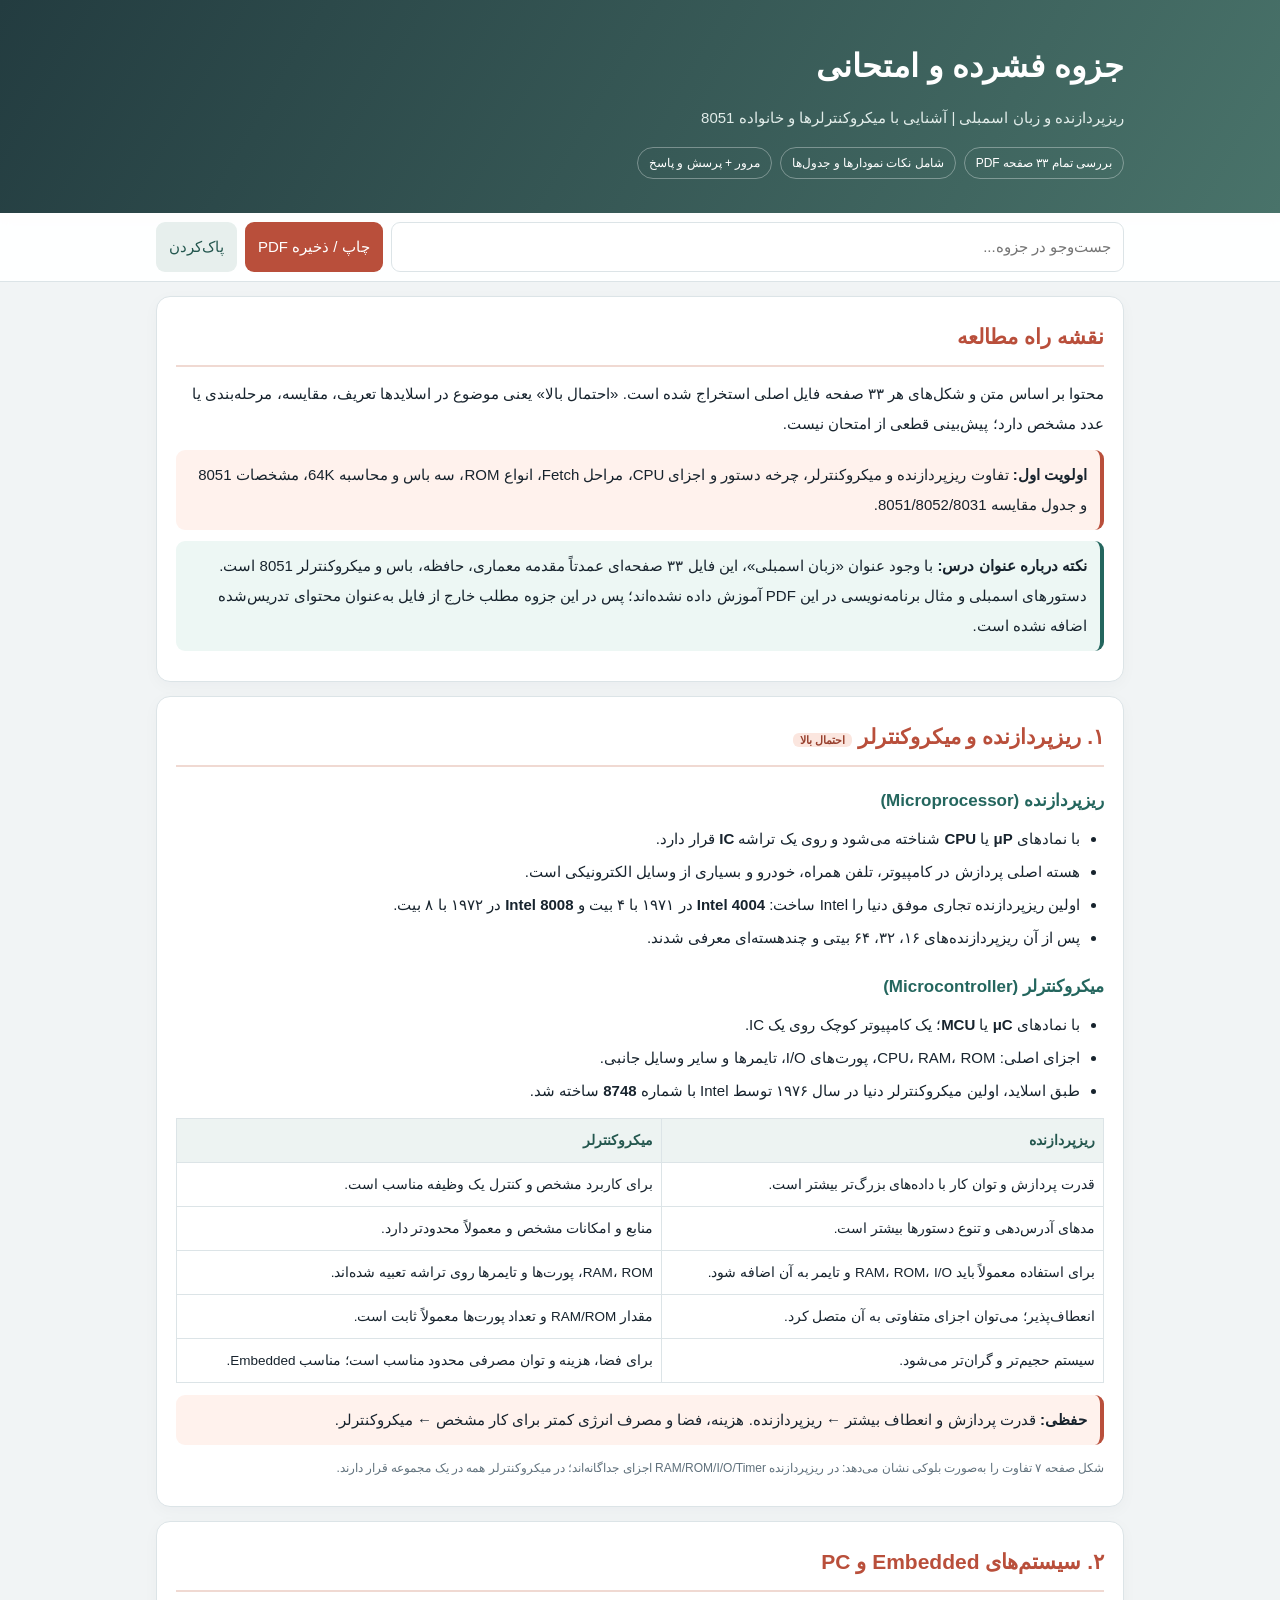
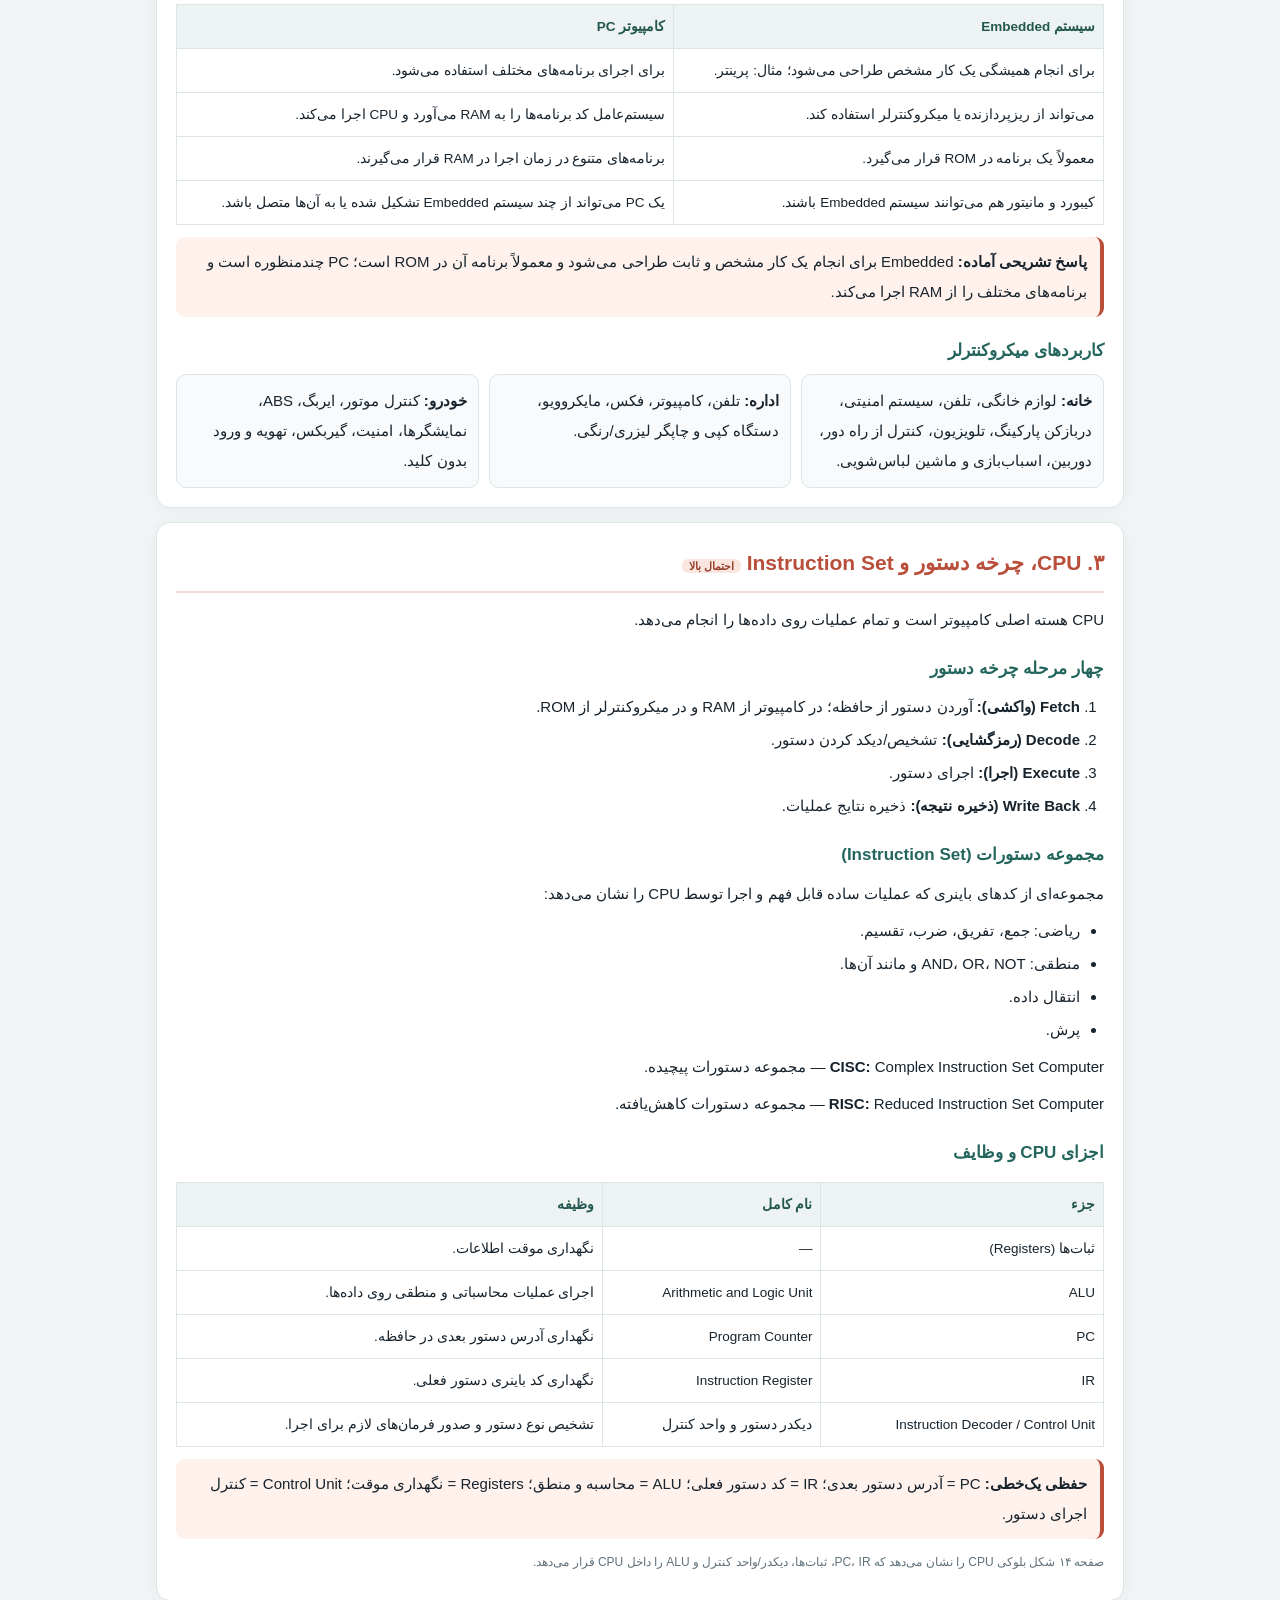
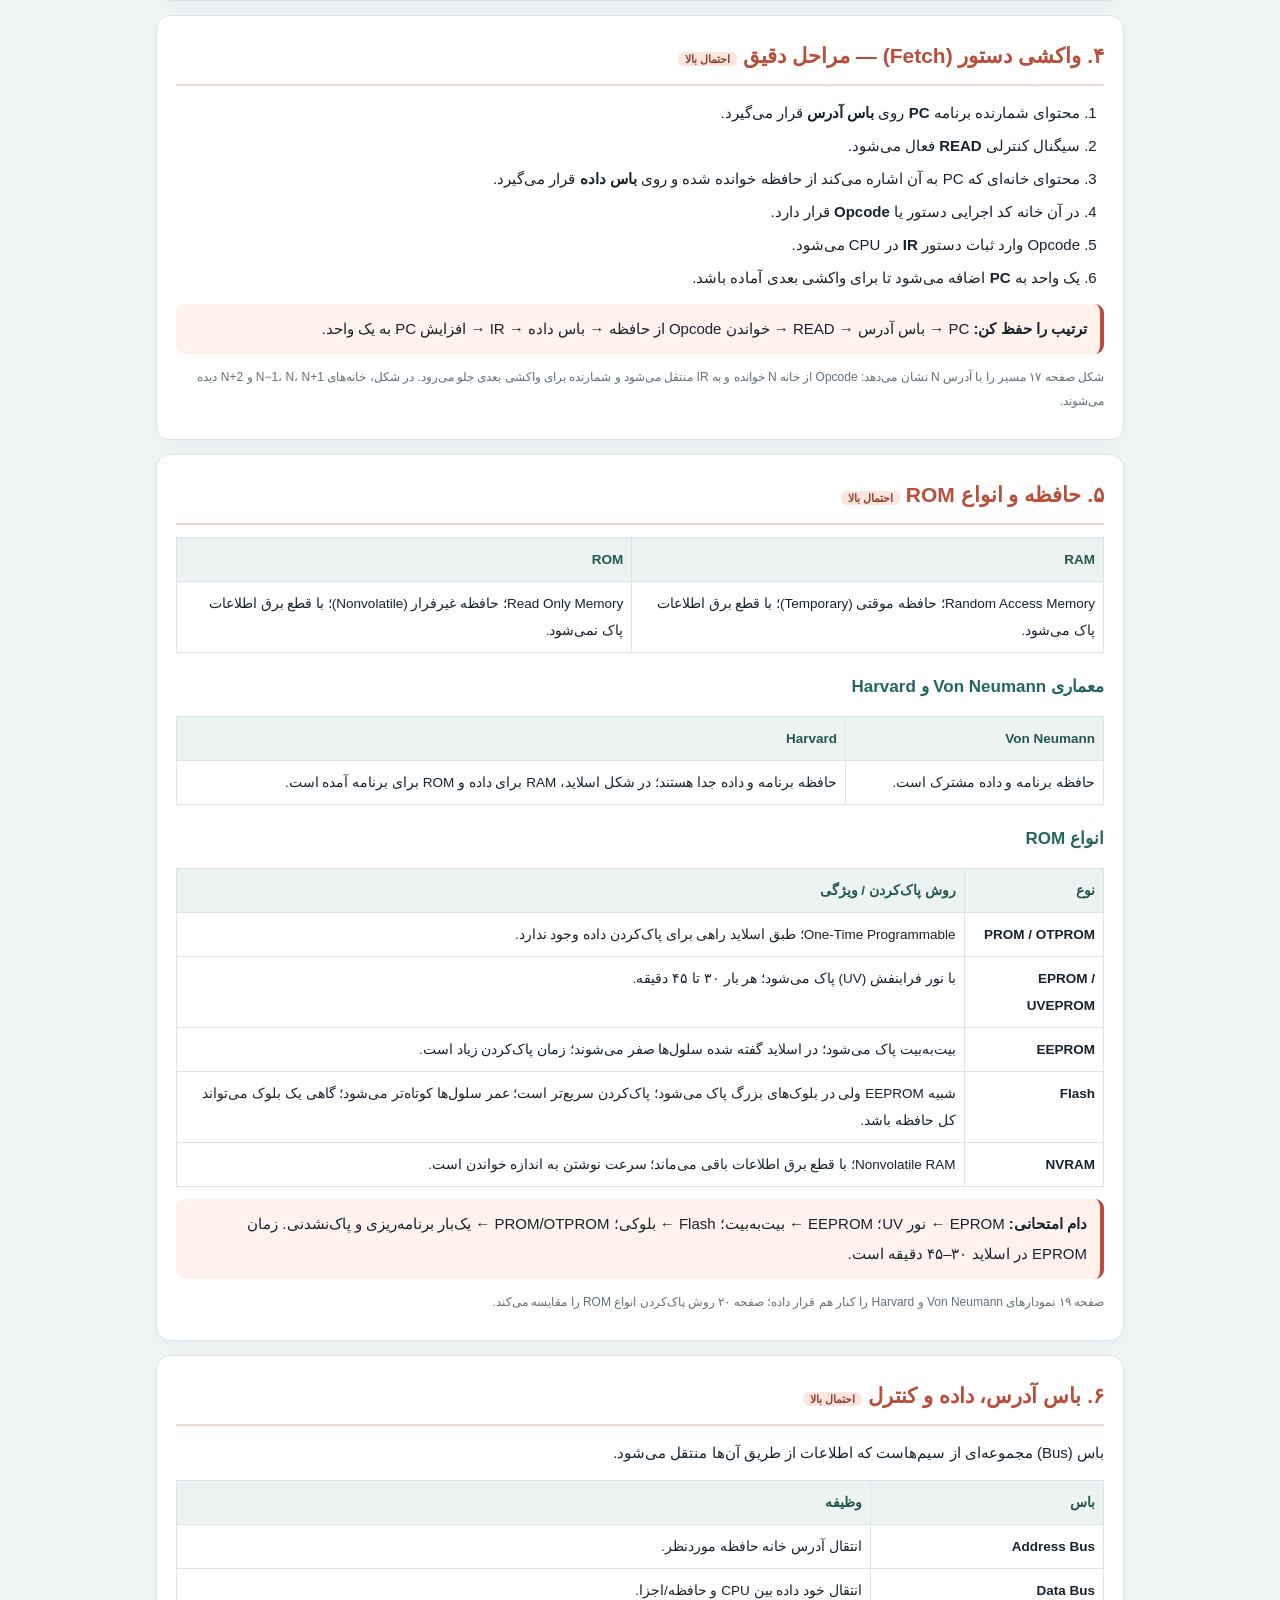
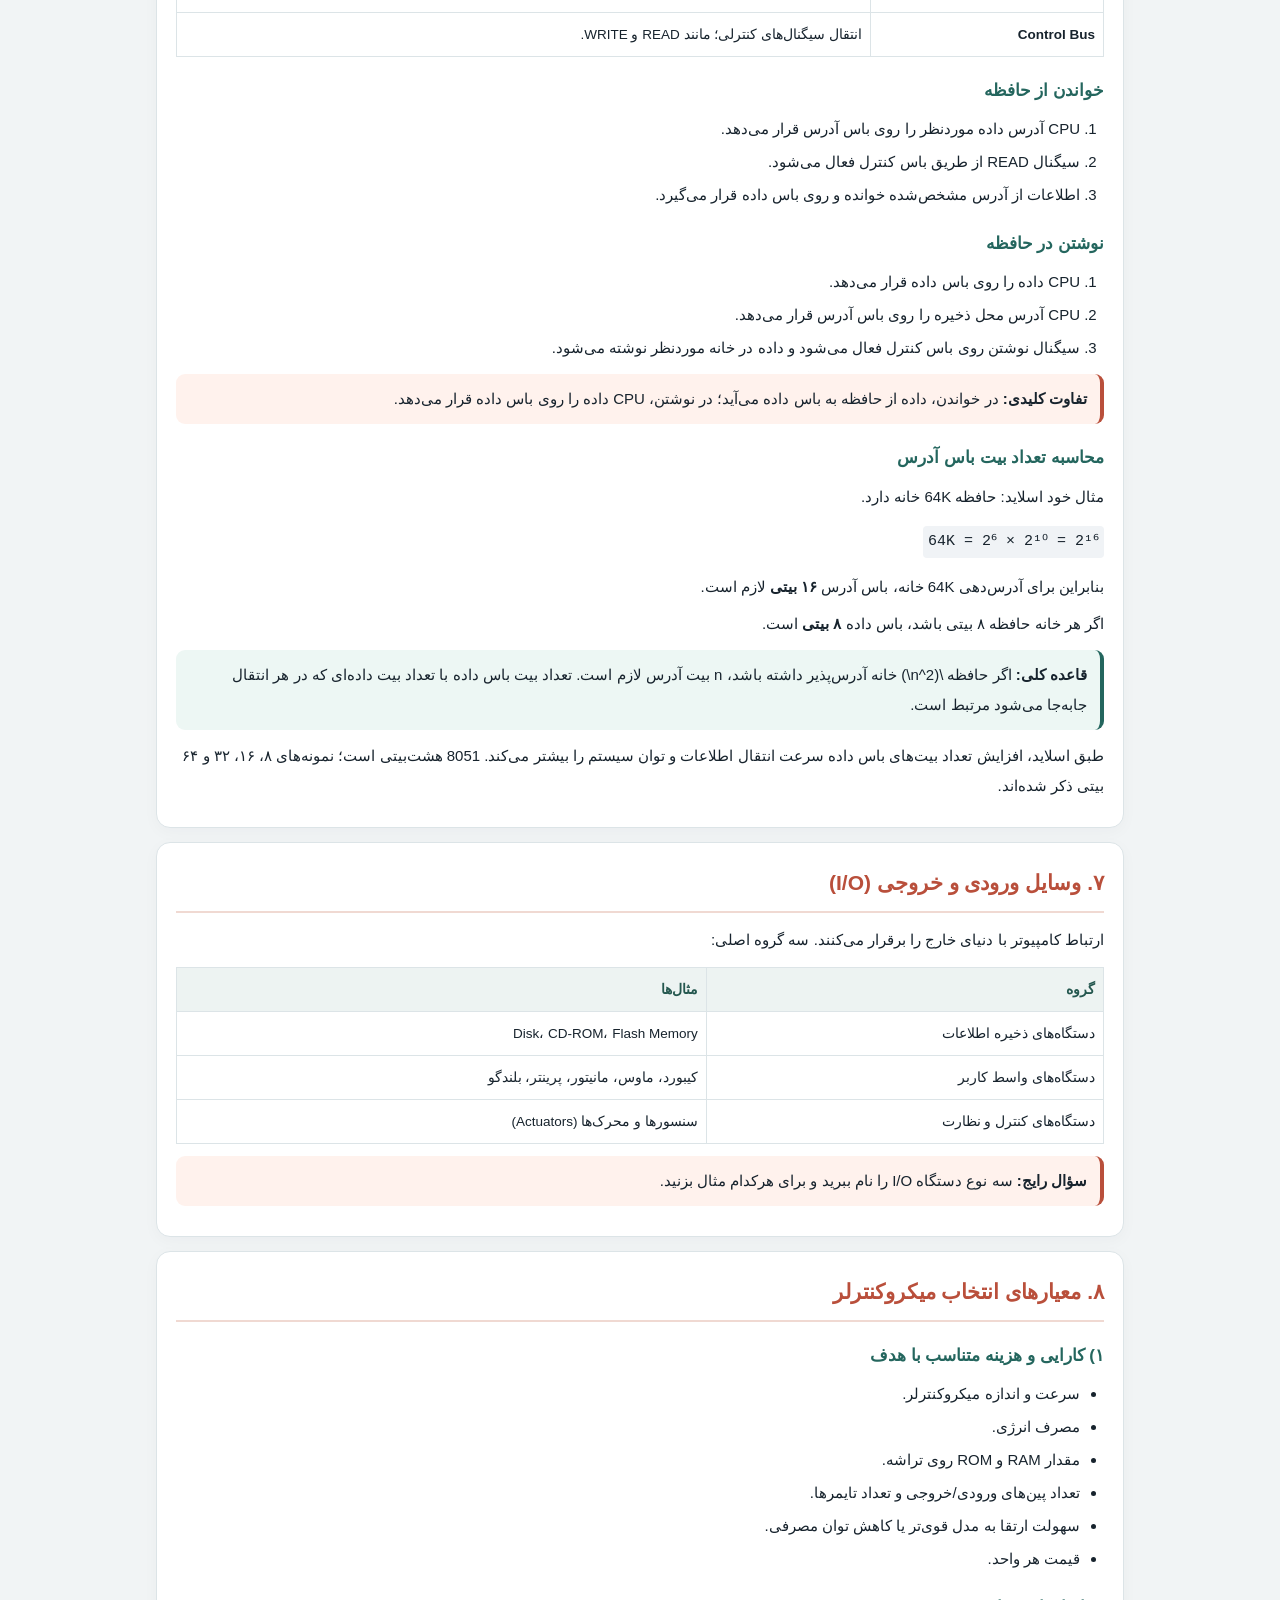
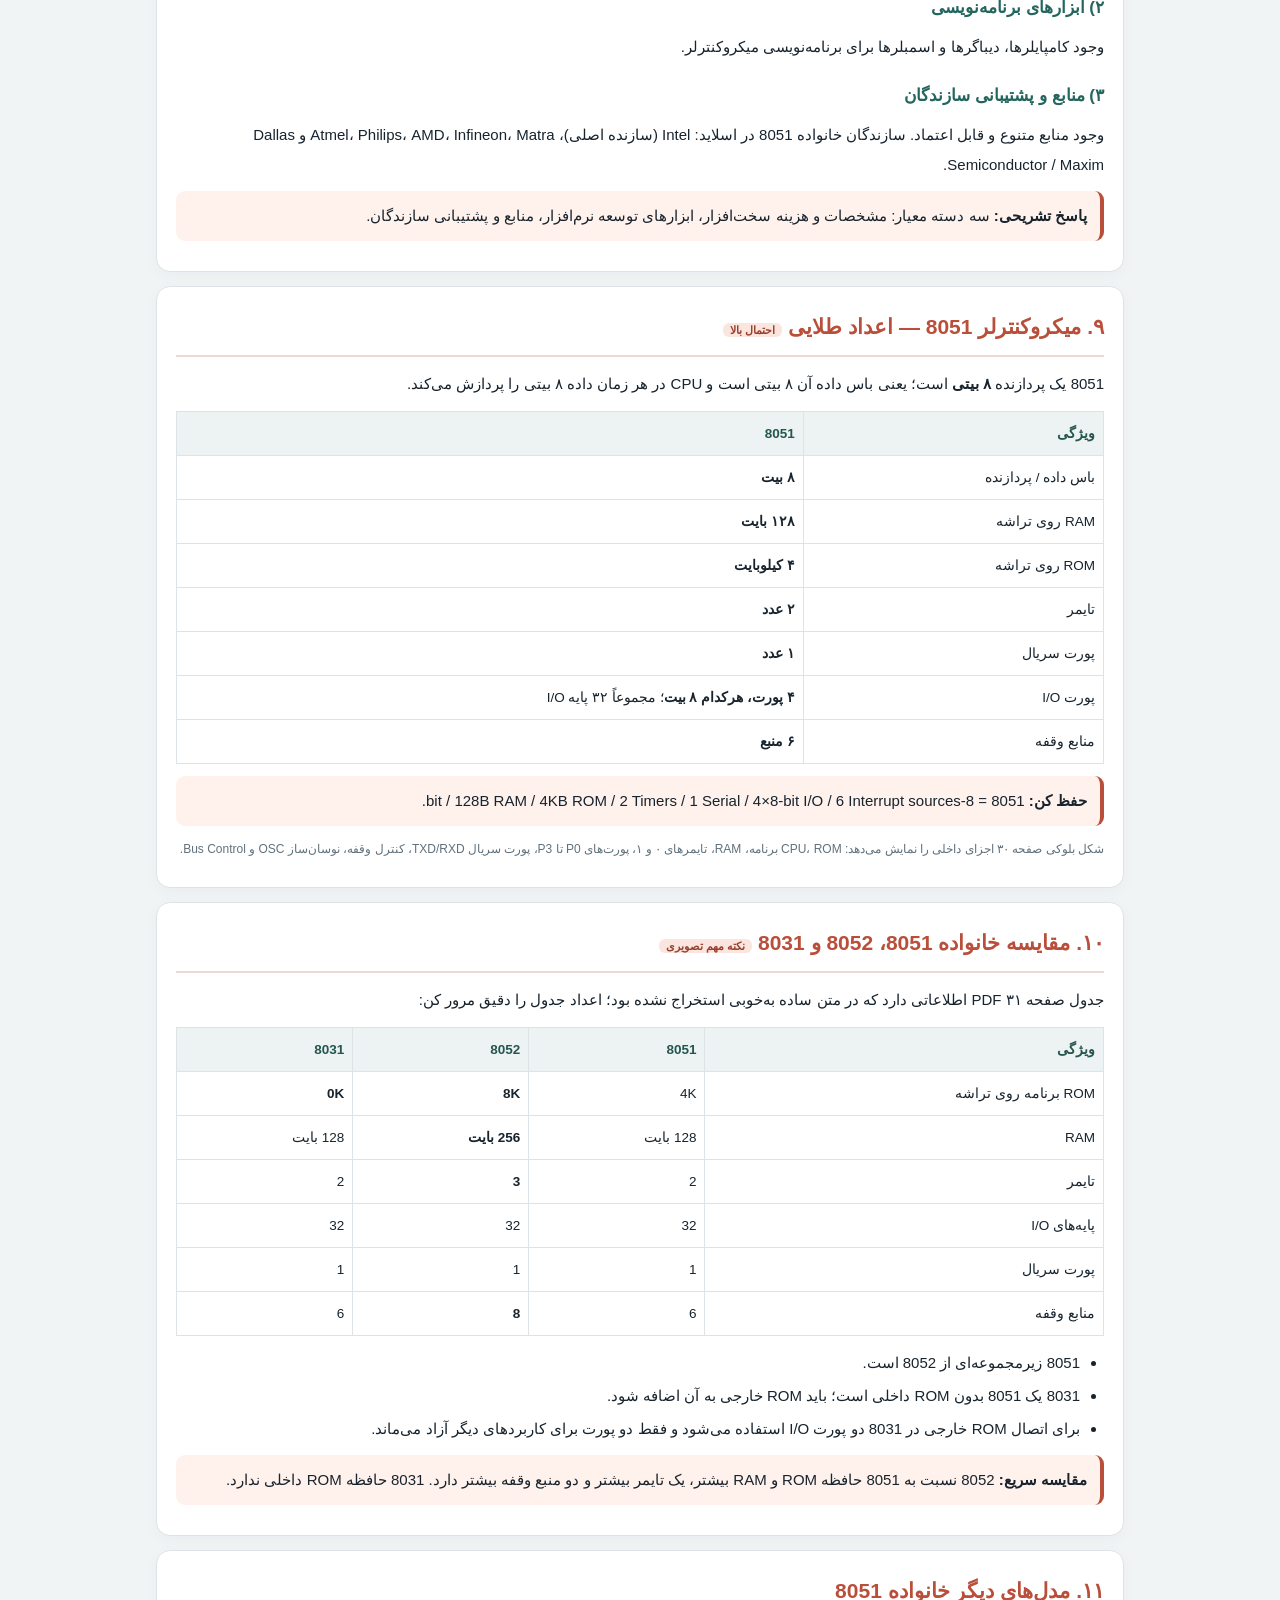
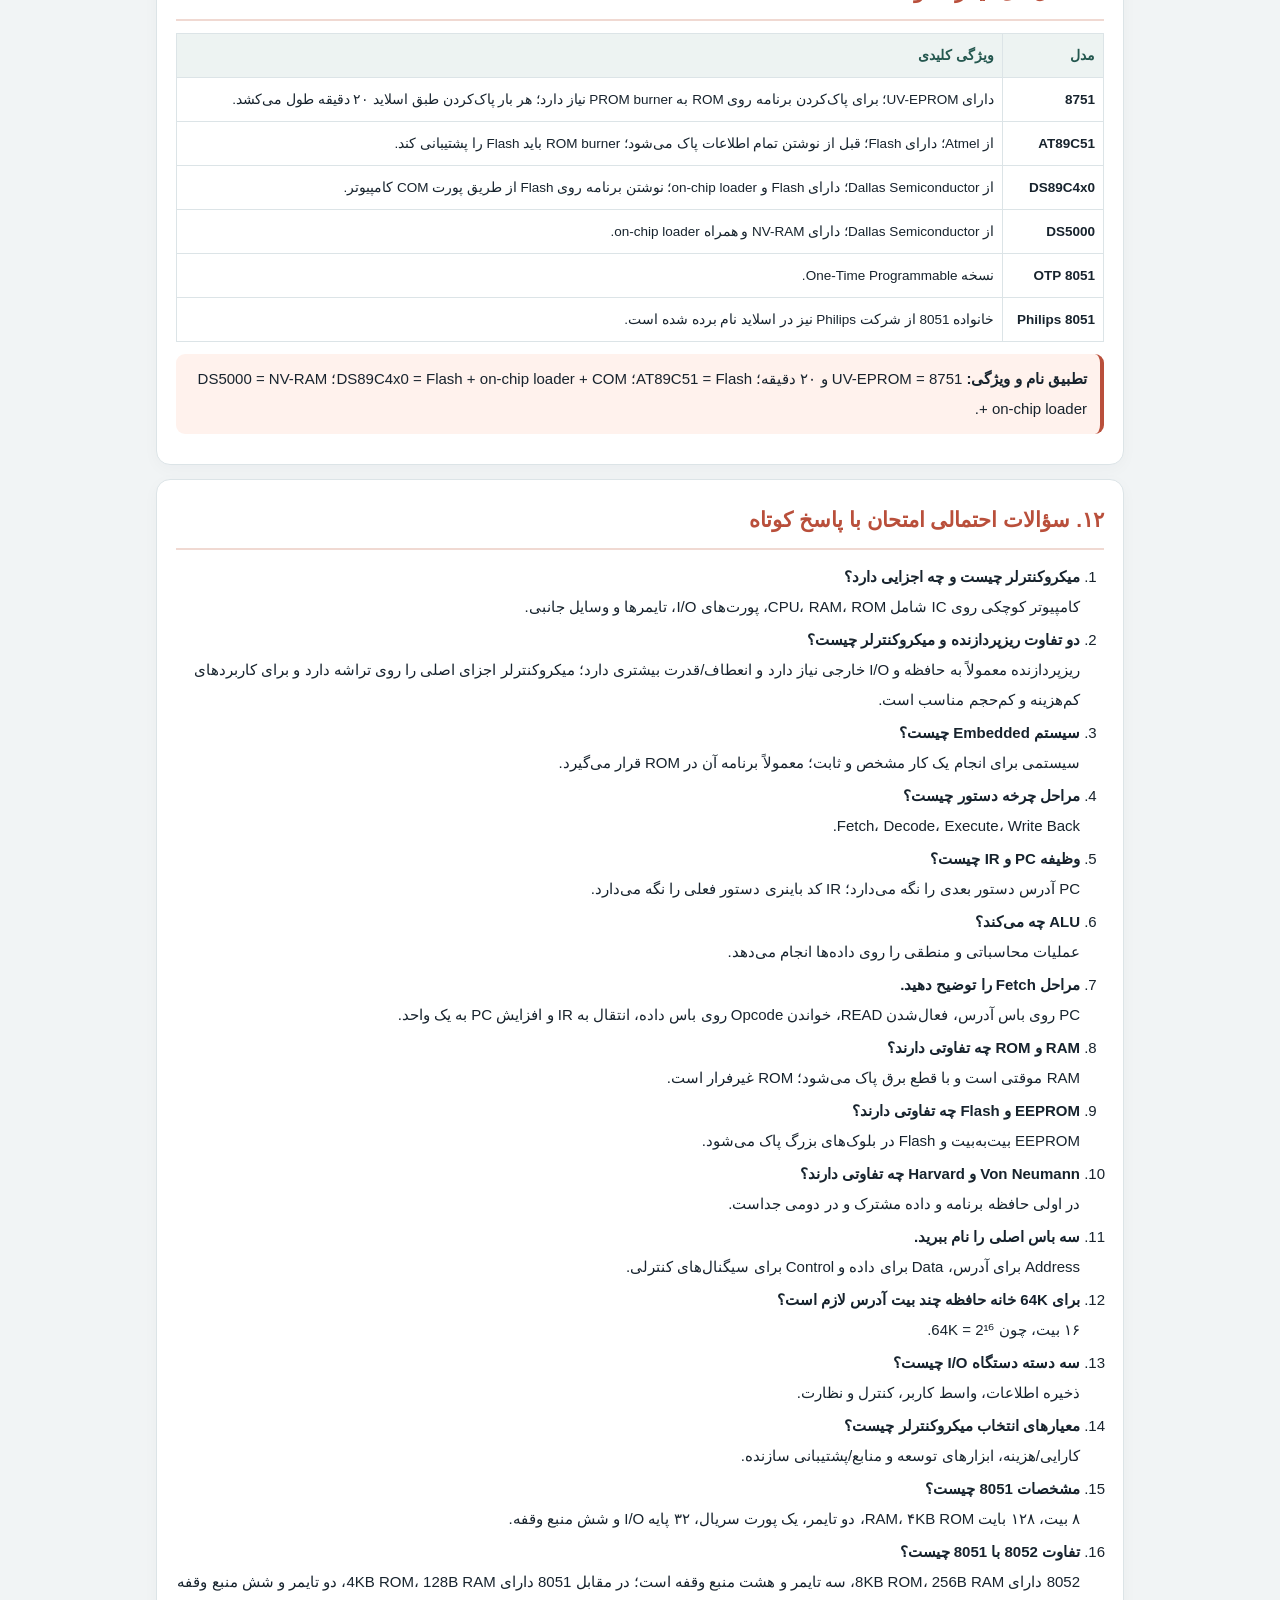
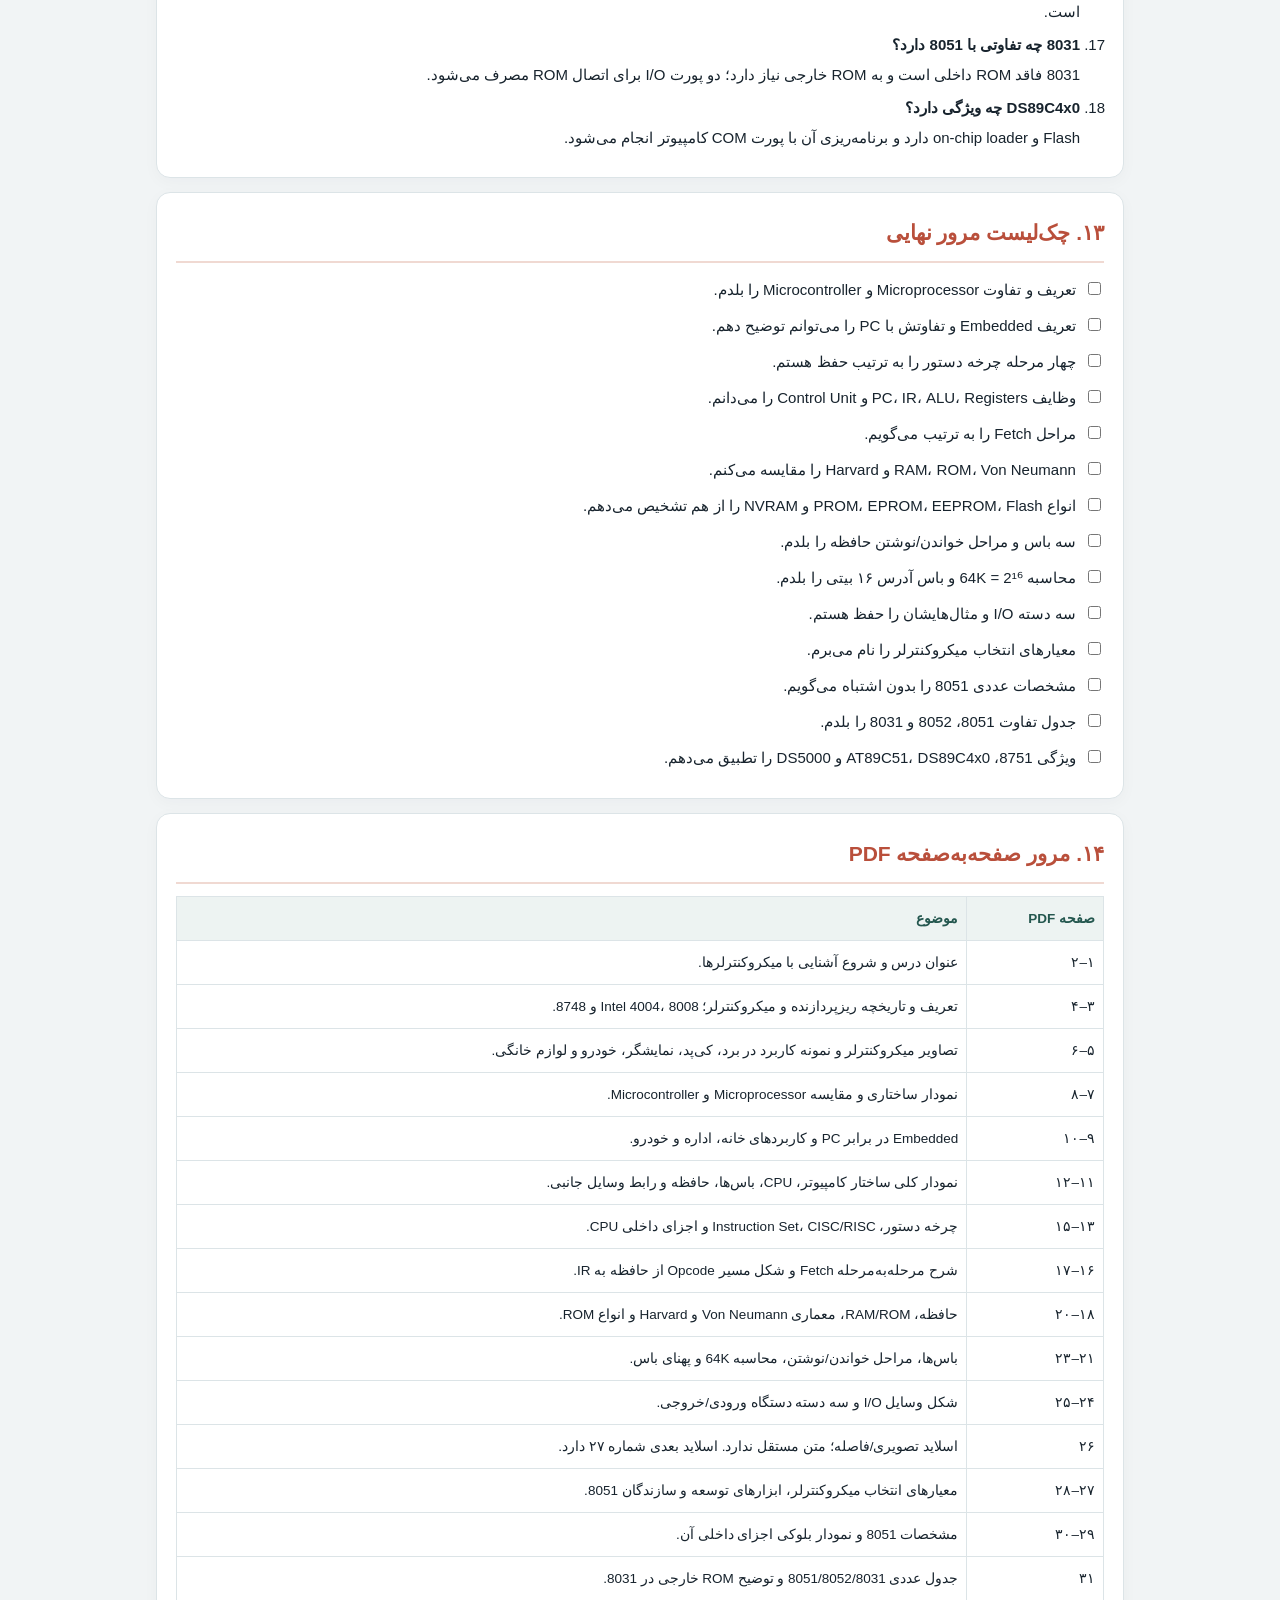
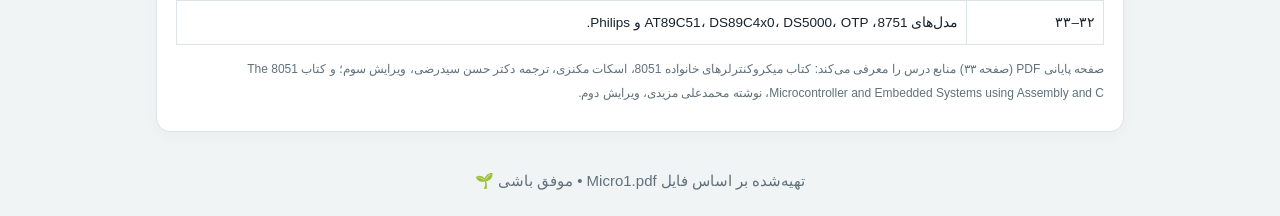
==== micro1_cheatsheet_persian.html @ 78f7d20e "Add files via upload" ====
<!doctype html>
<html lang="fa" dir="rtl">
<head>
<meta charset="utf-8"><meta name="viewport" content="width=device-width,initial-scale=1">
<title>جزوه شب امتحان | ریزپردازنده و میکروکنترلر</title>
<style>
:root{--ink:#17232d;--muted:#60717c;--paper:#fff;--bg:#f1f4f5;--red:#b94f3b;--teal:#24665e;--line:#dce4e7;--soft:#fff2ed;--mint:#edf7f4}
*{box-sizing:border-box}body{margin:0;background:var(--bg);color:var(--ink);font:15px/2 Tahoma,Arial,sans-serif}
header{background:linear-gradient(120deg,#233c40,#49736a);color:#fff;padding:34px 18px}
.wrap{max-width:1000px;margin:auto;padding:0 16px}h1{font-size:32px;margin:0}header p{margin:5px 0;color:#e1ece9}
.pills{display:flex;gap:8px;flex-wrap:wrap;margin-top:14px}.pill{border:1px solid #ffffff55;border-radius:30px;padding:3px 11px;font-size:12px}
nav{position:sticky;top:0;z-index:3;background:#ffffffed;border-bottom:1px solid var(--line);padding:9px 0;backdrop-filter:blur(7px)}
.tools{display:flex;gap:8px}.tools input{flex:1;min-width:100px;border:1px solid var(--line);border-radius:9px;padding:9px 12px;font:inherit}
button{border:0;border-radius:9px;padding:8px 13px;background:var(--red);color:#fff;font:inherit;cursor:pointer}.secondary{background:#e7efed;color:#24574f}
main{padding:22px 0 45px}.card{background:var(--paper);border:1px solid var(--line);border-radius:14px;padding:19px;margin:14px 0;box-shadow:0 4px 16px #132b3208}
h2{font-size:21px;color:var(--red);margin:0 0 12px;padding-bottom:7px;border-bottom:2px solid #f0d9d2}
h3{font-size:17px;color:var(--teal);margin:17px 0 6px}p{margin:7px 0}ul,ol{padding-right:24px;margin:5px 0}li{margin:3px 0}
.high,.note{padding:10px 13px;border-radius:9px;margin:11px 0}.high{background:var(--soft);border-right:4px solid var(--red)}.note{background:var(--mint);border-right:4px solid var(--teal)}
table{border-collapse:collapse;width:100%;margin:12px 0;font-size:13.5px}td,th{border:1px solid var(--line);padding:8px;text-align:right;vertical-align:top}th{background:#edf3f2;color:#24574f}
.ltr{direction:ltr;unicode-bidi:embed;font-family:Consolas,monospace;background:#f0f3f6;padding:1px 5px;border-radius:4px;display:inline-block}
.tag{font-size:11px;color:#98402e;background:#fbe6df;border-radius:6px;padding:1px 7px}
.grid{display:grid;grid-template-columns:repeat(auto-fit,minmax(200px,1fr));gap:10px}.mini{background:#f8fafb;border:1px solid var(--line);padding:11px;border-radius:10px}
.small{font-size:12px;color:var(--muted)}.check label{display:block;margin:6px 0}.check input{accent-color:var(--red);margin-left:8px}
.hide{display:none!important}footer{text-align:center;color:var(--muted);padding:20px}
@media print{body{background:#fff;font-size:11pt}nav{display:none}header{background:#fff;color:#111;border-bottom:2px solid #555;padding:15px}header p{color:#333}.pill{border-color:#999}.card{box-shadow:none;break-inside:avoid;margin:8px 0;padding:12px}h2{font-size:16pt}.wrap{max-width:none;padding:0 7px}button{display:none}}
</style></head>
<body>
<header><div class="wrap"><h1>جزوه فشرده و امتحانی</h1><p>ریزپردازنده و زبان اسمبلی | آشنایی با میکروکنترلرها و خانواده 8051</p>
<div class="pills"><span class="pill">بررسی تمام ۳۳ صفحه PDF</span><span class="pill">شامل نکات نمودارها و جدول‌ها</span><span class="pill">مرور + پرسش و پاسخ</span></div></div></header>
<nav><div class="wrap tools"><input id="q" placeholder="جست‌وجو در جزوه..."><button onclick="print()">چاپ / ذخیره PDF</button><button class="secondary" onclick="q.value='';filter()">پاک‌کردن</button></div></nav>
<main class="wrap" id="main">
<section class="card"><h2>نقشه راه مطالعه</h2>
<p>محتوا بر اساس متن و شکل‌های هر ۳۳ صفحه فایل اصلی استخراج شده است. «احتمال بالا» یعنی موضوع در اسلایدها تعریف، مقایسه، مرحله‌بندی یا عدد مشخص دارد؛ پیش‌بینی قطعی از امتحان نیست.</p>
<div class="high"><b>اولویت اول:</b> تفاوت ریزپردازنده و میکروکنترلر، چرخه دستور و اجزای CPU، مراحل Fetch، انواع ROM، سه باس و محاسبه 64K، مشخصات 8051 و جدول مقایسه 8051/8052/8031.</div>
<div class="note"><b>نکته درباره عنوان درس:</b> با وجود عنوان «زبان اسمبلی»، این فایل ۳۳ صفحه‌ای عمدتاً مقدمه معماری، حافظه، باس و میکروکنترلر 8051 است. دستورهای اسمبلی و مثال برنامه‌نویسی در این PDF آموزش داده نشده‌اند؛ پس در این جزوه مطلب خارج از فایل به‌عنوان محتوای تدریس‌شده اضافه نشده است.</div></section>

<section class="card"><h2>۱. ریزپردازنده و میکروکنترلر <span class="tag">احتمال بالا</span></h2>
<h3>ریزپردازنده (Microprocessor)</h3><ul>
<li>با نمادهای <b>μP</b> یا <b>CPU</b> شناخته می‌شود و روی یک تراشه <b>IC</b> قرار دارد.</li>
<li>هسته اصلی پردازش در کامپیوتر، تلفن همراه، خودرو و بسیاری از وسایل الکترونیکی است.</li>
<li>اولین ریزپردازنده تجاری موفق دنیا را Intel ساخت: <b>Intel 4004</b> در ۱۹۷۱ با ۴ بیت و <b>Intel 8008</b> در ۱۹۷۲ با ۸ بیت.</li>
<li>پس از آن ریزپردازنده‌های ۱۶، ۳۲، ۶۴ بیتی و چند‌هسته‌ای معرفی شدند.</li></ul>
<h3>میکروکنترلر (Microcontroller)</h3><ul><li>با نمادهای <b>μC</b> یا <b>MCU</b>؛ یک کامپیوتر کوچک روی یک IC.</li><li>اجزای اصلی: CPU، RAM، ROM، پورت‌های I/O، تایمرها و سایر وسایل جانبی.</li><li>طبق اسلاید، اولین میکروکنترلر دنیا در سال ۱۹۷۶ توسط Intel با شماره <b>8748</b> ساخته شد.</li></ul>
<table><tr><th>ریزپردازنده</th><th>میکروکنترلر</th></tr>
<tr><td>قدرت پردازش و توان کار با داده‌های بزرگ‌تر بیشتر است.</td><td>برای کاربرد مشخص و کنترل یک وظیفه مناسب است.</td></tr>
<tr><td>مدهای آدرس‌دهی و تنوع دستورها بیشتر است.</td><td>منابع و امکانات مشخص و معمولاً محدودتر دارد.</td></tr>
<tr><td>برای استفاده معمولاً باید RAM، ROM، I/O و تایمر به آن اضافه شود.</td><td>RAM، ROM، پورت‌ها و تایمرها روی تراشه تعبیه شده‌اند.</td></tr>
<tr><td>انعطاف‌پذیر؛ می‌توان اجزای متفاوتی به آن متصل کرد.</td><td>مقدار RAM/ROM و تعداد پورت‌ها معمولاً ثابت است.</td></tr>
<tr><td>سیستم حجیم‌تر و گران‌تر می‌شود.</td><td>برای فضا، هزینه و توان مصرفی محدود مناسب است؛ مناسب Embedded.</td></tr></table>
<div class="high"><b>حفظی:</b> قدرت پردازش و انعطاف بیشتر ← ریزپردازنده. هزینه، فضا و مصرف انرژی کمتر برای کار مشخص ← میکروکنترلر.</div>
<p class="small">شکل صفحه ۷ تفاوت را به‌صورت بلوکی نشان می‌دهد: در ریزپردازنده RAM/ROM/I/O/Timer اجزای جداگانه‌اند؛ در میکروکنترلر همه در یک مجموعه قرار دارند.</p></section>

<section class="card"><h2>۲. سیستم‌های Embedded و PC</h2>
<table><tr><th>سیستم Embedded</th><th>کامپیوتر PC</th></tr>
<tr><td>برای انجام همیشگی یک کار مشخص طراحی می‌شود؛ مثال: پرینتر.</td><td>برای اجرای برنامه‌های مختلف استفاده می‌شود.</td></tr>
<tr><td>می‌تواند از ریزپردازنده یا میکروکنترلر استفاده کند.</td><td>سیستم‌عامل کد برنامه‌ها را به RAM می‌آورد و CPU اجرا می‌کند.</td></tr>
<tr><td>معمولاً یک برنامه در ROM قرار می‌گیرد.</td><td>برنامه‌های متنوع در زمان اجرا در RAM قرار می‌گیرند.</td></tr>
<tr><td>کیبورد و مانیتور هم می‌توانند سیستم Embedded باشند.</td><td>یک PC می‌تواند از چند سیستم Embedded تشکیل شده یا به آن‌ها متصل باشد.</td></tr></table>
<div class="high"><b>پاسخ تشریحی آماده:</b> Embedded برای انجام یک کار مشخص و ثابت طراحی می‌شود و معمولاً برنامه آن در ROM است؛ PC چندمنظوره است و برنامه‌های مختلف را از RAM اجرا می‌کند.</div>
<h3>کاربردهای میکروکنترلر</h3><div class="grid">
<div class="mini"><b>خانه:</b> لوازم خانگی، تلفن، سیستم امنیتی، دربازکن پارکینگ، تلویزیون، کنترل از راه دور، دوربین، اسباب‌بازی و ماشین لباس‌شویی.</div>
<div class="mini"><b>اداره:</b> تلفن، کامپیوتر، فکس، مایکروویو، دستگاه کپی و چاپگر لیزری/رنگی.</div>
<div class="mini"><b>خودرو:</b> کنترل موتور، ایربگ، ABS، نمایشگرها، امنیت، گیربکس، تهویه و ورود بدون کلید.</div></div></section>

<section class="card"><h2>۳. CPU، چرخه دستور و Instruction Set <span class="tag">احتمال بالا</span></h2>
<p>CPU هسته اصلی کامپیوتر است و تمام عملیات روی داده‌ها را انجام می‌دهد.</p>
<h3>چهار مرحله چرخه دستور</h3><ol><li><b>Fetch (واکشی):</b> آوردن دستور از حافظه؛ در کامپیوتر از RAM و در میکروکنترلر از ROM.</li><li><b>Decode (رمزگشایی):</b> تشخیص/دیکد کردن دستور.</li><li><b>Execute (اجرا):</b> اجرای دستور.</li><li><b>Write Back (ذخیره نتیجه):</b> ذخیره نتایج عملیات.</li></ol>
<h3>مجموعه دستورات (Instruction Set)</h3><p>مجموعه‌ای از کدهای باینری که عملیات ساده قابل فهم و اجرا توسط CPU را نشان می‌دهد:</p>
<ul><li>ریاضی: جمع، تفریق، ضرب، تقسیم.</li><li>منطقی: AND، OR، NOT و مانند آن‌ها.</li><li>انتقال داده.</li><li>پرش.</li></ul>
<p><b>CISC:</b> Complex Instruction Set Computer — مجموعه دستورات پیچیده.</p><p><b>RISC:</b> Reduced Instruction Set Computer — مجموعه دستورات کاهش‌یافته.</p>
<h3>اجزای CPU و وظایف</h3><table><tr><th>جزء</th><th>نام کامل</th><th>وظیفه</th></tr>
<tr><td>ثبات‌ها (Registers)</td><td>—</td><td>نگهداری موقت اطلاعات.</td></tr>
<tr><td>ALU</td><td>Arithmetic and Logic Unit</td><td>اجرای عملیات محاسباتی و منطقی روی داده‌ها.</td></tr>
<tr><td>PC</td><td>Program Counter</td><td>نگهداری آدرس دستور بعدی در حافظه.</td></tr>
<tr><td>IR</td><td>Instruction Register</td><td>نگهداری کد باینری دستور فعلی.</td></tr>
<tr><td>Instruction Decoder / Control Unit</td><td>دیکدر دستور و واحد کنترل</td><td>تشخیص نوع دستور و صدور فرمان‌های لازم برای اجرا.</td></tr></table>
<div class="high"><b>حفظی یک‌خطی:</b> PC = آدرس دستور بعدی؛ IR = کد دستور فعلی؛ ALU = محاسبه و منطق؛ Registers = نگهداری موقت؛ Control Unit = کنترل اجرای دستور.</div>
<p class="small">صفحه ۱۴ شکل بلوکی CPU را نشان می‌دهد که PC، IR، ثبات‌ها، دیکدر/واحد کنترل و ALU را داخل CPU قرار می‌دهد.</p></section>

<section class="card"><h2>۴. واکشی دستور (Fetch) — مراحل دقیق <span class="tag">احتمال بالا</span></h2>
<ol><li>محتوای شمارنده برنامه <b>PC</b> روی <b>باس آدرس</b> قرار می‌گیرد.</li><li>سیگنال کنترلی <b>READ</b> فعال می‌شود.</li><li>محتوای خانه‌ای که PC به آن اشاره می‌کند از حافظه خوانده شده و روی <b>باس داده</b> قرار می‌گیرد.</li><li>در آن خانه کد اجرایی دستور یا <b>Opcode</b> قرار دارد.</li><li>Opcode وارد ثبات دستور <b>IR</b> در CPU می‌شود.</li><li>یک واحد به <b>PC</b> اضافه می‌شود تا برای واکشی بعدی آماده باشد.</li></ol>
<div class="high"><b>ترتیب را حفظ کن:</b> PC → باس آدرس → READ → خواندن Opcode از حافظه → باس داده → IR → افزایش PC به یک واحد.</div>
<p class="small">شکل صفحه ۱۷ مسیر را با آدرس N نشان می‌دهد: Opcode از خانه N خوانده و به IR منتقل می‌شود و شمارنده برای واکشی بعدی جلو می‌رود. در شکل، خانه‌های N−1، N، N+1 و N+2 دیده می‌شوند.</p></section>

<section class="card"><h2>۵. حافظه و انواع ROM <span class="tag">احتمال بالا</span></h2>
<table><tr><th>RAM</th><th>ROM</th></tr><tr><td>Random Access Memory؛ حافظه موقتی (Temporary)؛ با قطع برق اطلاعات پاک می‌شود.</td><td>Read Only Memory؛ حافظه غیرفرار (Nonvolatile)؛ با قطع برق اطلاعات پاک نمی‌شود.</td></tr></table>
<h3>معماری Von Neumann و Harvard</h3><table><tr><th>Von Neumann</th><th>Harvard</th></tr><tr><td>حافظه برنامه و داده مشترک است.</td><td>حافظه برنامه و داده جدا هستند؛ در شکل اسلاید، RAM برای داده و ROM برای برنامه آمده است.</td></tr></table>
<h3>انواع ROM</h3><table><tr><th>نوع</th><th>روش پاک‌کردن / ویژگی</th></tr>
<tr><td><b>PROM / OTPROM</b></td><td>One-Time Programmable؛ طبق اسلاید راهی برای پاک‌کردن داده وجود ندارد.</td></tr>
<tr><td><b>EPROM / UVEPROM</b></td><td>با نور فرابنفش (UV) پاک می‌شود؛ هر بار ۳۰ تا ۴۵ دقیقه.</td></tr>
<tr><td><b>EEPROM</b></td><td>بیت‌به‌بیت پاک می‌شود؛ در اسلاید گفته شده سلول‌ها صفر می‌شوند؛ زمان پاک‌کردن زیاد است.</td></tr>
<tr><td><b>Flash</b></td><td>شبیه EEPROM ولی در بلوک‌های بزرگ پاک می‌شود؛ پاک‌کردن سریع‌تر است؛ عمر سلول‌ها کوتاه‌تر می‌شود؛ گاهی یک بلوک می‌تواند کل حافظه باشد.</td></tr>
<tr><td><b>NVRAM</b></td><td>Nonvolatile RAM؛ با قطع برق اطلاعات باقی می‌ماند؛ سرعت نوشتن به اندازه خواندن است.</td></tr></table>
<div class="high"><b>دام امتحانی:</b> EPROM ← نور UV؛ EEPROM ← بیت‌به‌بیت؛ Flash ← بلوکی؛ PROM/OTPROM ← یک‌بار برنامه‌ریزی و پاک‌نشدنی. زمان EPROM در اسلاید ۳۰–۴۵ دقیقه است.</div>
<p class="small">صفحه ۱۹ نمودارهای Von Neumann و Harvard را کنار هم قرار داده؛ صفحه ۲۰ روش پاک‌کردن انواع ROM را مقایسه می‌کند.</p></section>

<section class="card"><h2>۶. باس آدرس، داده و کنترل <span class="tag">احتمال بالا</span></h2>
<p>باس (Bus) مجموعه‌ای از سیم‌هاست که اطلاعات از طریق آن‌ها منتقل می‌شود.</p>
<table><tr><th>باس</th><th>وظیفه</th></tr><tr><td><b>Address Bus</b></td><td>انتقال آدرس خانه حافظه موردنظر.</td></tr><tr><td><b>Data Bus</b></td><td>انتقال خود داده بین CPU و حافظه/اجزا.</td></tr><tr><td><b>Control Bus</b></td><td>انتقال سیگنال‌های کنترلی؛ مانند READ و WRITE.</td></tr></table>
<h3>خواندن از حافظه</h3><ol><li>CPU آدرس داده موردنظر را روی باس آدرس قرار می‌دهد.</li><li>سیگنال READ از طریق باس کنترل فعال می‌شود.</li><li>اطلاعات از آدرس مشخص‌شده خوانده و روی باس داده قرار می‌گیرد.</li></ol>
<h3>نوشتن در حافظه</h3><ol><li>CPU داده را روی باس داده قرار می‌دهد.</li><li>CPU آدرس محل ذخیره را روی باس آدرس قرار می‌دهد.</li><li>سیگنال نوشتن روی باس کنترل فعال می‌شود و داده در خانه موردنظر نوشته می‌شود.</li></ol>
<div class="high"><b>تفاوت کلیدی:</b> در خواندن، داده از حافظه به باس داده می‌آید؛ در نوشتن، CPU داده را روی باس داده قرار می‌دهد.</div>
<h3>محاسبه تعداد بیت باس آدرس</h3><p>مثال خود اسلاید: حافظه 64K خانه دارد.</p><p class="ltr">64K = 2⁶ × 2¹⁰ = 2¹⁶</p><p>بنابراین برای آدرس‌دهی 64K خانه، باس آدرس <b>۱۶ بیتی</b> لازم است.</p>
<p>اگر هر خانه حافظه ۸ بیتی باشد، باس داده <b>۸ بیتی</b> است.</p>
<div class="note"><b>قاعده کلی:</b> اگر حافظه \(2^n\) خانه آدرس‌پذیر داشته باشد، n بیت آدرس لازم است. تعداد بیت باس داده با تعداد بیت داده‌ای که در هر انتقال جابه‌جا می‌شود مرتبط است.</div>
<p>طبق اسلاید، افزایش تعداد بیت‌های باس داده سرعت انتقال اطلاعات و توان سیستم را بیشتر می‌کند. 8051 هشت‌بیتی است؛ نمونه‌های ۸، ۱۶، ۳۲ و ۶۴ بیتی ذکر شده‌اند.</p></section>

<section class="card"><h2>۷. وسایل ورودی و خروجی (I/O)</h2><p>ارتباط کامپیوتر با دنیای خارج را برقرار می‌کنند. سه گروه اصلی:</p>
<table><tr><th>گروه</th><th>مثال‌ها</th></tr><tr><td>دستگاه‌های ذخیره اطلاعات</td><td>Disk، CD-ROM، Flash Memory</td></tr><tr><td>دستگاه‌های واسط کاربر</td><td>کیبورد، ماوس، مانیتور، پرینتر، بلندگو</td></tr><tr><td>دستگاه‌های کنترل و نظارت</td><td>سنسورها و محرک‌ها (Actuators)</td></tr></table>
<div class="high"><b>سؤال رایج:</b> سه نوع دستگاه I/O را نام ببرید و برای هرکدام مثال بزنید.</div></section>

<section class="card"><h2>۸. معیارهای انتخاب میکروکنترلر</h2>
<h3>۱) کارایی و هزینه متناسب با هدف</h3><ul><li>سرعت و اندازه میکروکنترلر.</li><li>مصرف انرژی.</li><li>مقدار RAM و ROM روی تراشه.</li><li>تعداد پین‌های ورودی/خروجی و تعداد تایمرها.</li><li>سهولت ارتقا به مدل قوی‌تر یا کاهش توان مصرفی.</li><li>قیمت هر واحد.</li></ul>
<h3>۲) ابزارهای برنامه‌نویسی</h3><p>وجود کامپایلرها، دیباگرها و اسمبلرها برای برنامه‌نویسی میکروکنترلر.</p>
<h3>۳) منابع و پشتیبانی سازندگان</h3><p>وجود منابع متنوع و قابل اعتماد. سازندگان خانواده 8051 در اسلاید: Intel (سازنده اصلی)، Atmel، Philips، AMD، Infineon، Matra و Dallas Semiconductor / Maxim.</p>
<div class="high"><b>پاسخ تشریحی:</b> سه دسته معیار: مشخصات و هزینه سخت‌افزار، ابزارهای توسعه نرم‌افزار، منابع و پشتیبانی سازندگان.</div></section>

<section class="card"><h2>۹. میکروکنترلر 8051 — اعداد طلایی <span class="tag">احتمال بالا</span></h2>
<p>8051 یک پردازنده <b>۸ بیتی</b> است؛ یعنی باس داده آن ۸ بیتی است و CPU در هر زمان داده ۸ بیتی را پردازش می‌کند.</p>
<table><tr><th>ویژگی</th><th>8051</th></tr><tr><td>باس داده / پردازنده</td><td><b>۸ بیت</b></td></tr><tr><td>RAM روی تراشه</td><td><b>۱۲۸ بایت</b></td></tr><tr><td>ROM روی تراشه</td><td><b>۴ کیلوبایت</b></td></tr><tr><td>تایمر</td><td><b>۲ عدد</b></td></tr><tr><td>پورت سریال</td><td><b>۱ عدد</b></td></tr><tr><td>پورت I/O</td><td><b>۴ پورت، هرکدام ۸ بیت</b>؛ مجموعاً ۳۲ پایه I/O</td></tr><tr><td>منابع وقفه</td><td><b>۶ منبع</b></td></tr></table>
<div class="high"><b>حفظ کن:</b> 8051 = 8-bit / 128B RAM / 4KB ROM / 2 Timers / 1 Serial / 4×8-bit I/O / 6 Interrupt sources.</div>
<p class="small">شکل بلوکی صفحه ۳۰ اجزای داخلی را نمایش می‌دهد: CPU، ROM برنامه، RAM، تایمرهای ۰ و ۱، پورت‌های P0 تا P3، پورت سریال TXD/RXD، کنترل وقفه، نوسان‌ساز OSC و Bus Control.</p></section>

<section class="card"><h2>۱۰. مقایسه خانواده 8051، 8052 و 8031 <span class="tag">نکته مهم تصویری</span></h2>
<p>جدول صفحه ۳۱ PDF اطلاعاتی دارد که در متن ساده به‌خوبی استخراج نشده بود؛ اعداد جدول را دقیق مرور کن:</p>
<table><tr><th>ویژگی</th><th>8051</th><th>8052</th><th>8031</th></tr>
<tr><td>ROM برنامه روی تراشه</td><td>4K</td><td><b>8K</b></td><td><b>0K</b></td></tr>
<tr><td>RAM</td><td>128 بایت</td><td><b>256 بایت</b></td><td>128 بایت</td></tr>
<tr><td>تایمر</td><td>2</td><td><b>3</b></td><td>2</td></tr>
<tr><td>پایه‌های I/O</td><td>32</td><td>32</td><td>32</td></tr>
<tr><td>پورت سریال</td><td>1</td><td>1</td><td>1</td></tr>
<tr><td>منابع وقفه</td><td>6</td><td><b>8</b></td><td>6</td></tr></table>
<ul><li>8051 زیرمجموعه‌ای از 8052 است.</li><li>8031 یک 8051 بدون ROM داخلی است؛ باید ROM خارجی به آن اضافه شود.</li><li>برای اتصال ROM خارجی در 8031 دو پورت I/O استفاده می‌شود و فقط دو پورت برای کاربردهای دیگر آزاد می‌ماند.</li></ul>
<div class="high"><b>مقایسه سریع:</b> 8052 نسبت به 8051 حافظه ROM و RAM بیشتر، یک تایمر بیشتر و دو منبع وقفه بیشتر دارد. 8031 حافظه ROM داخلی ندارد.</div></section>

<section class="card"><h2>۱۱. مدل‌های دیگر خانواده 8051</h2>
<table><tr><th>مدل</th><th>ویژگی کلیدی</th></tr>
<tr><td><b>8751</b></td><td>دارای UV-EPROM؛ برای پاک‌کردن برنامه روی ROM به PROM burner نیاز دارد؛ هر بار پاک‌کردن طبق اسلاید ۲۰ دقیقه طول می‌کشد.</td></tr>
<tr><td><b>AT89C51</b></td><td>از Atmel؛ دارای Flash؛ قبل از نوشتن تمام اطلاعات پاک می‌شود؛ ROM burner باید Flash را پشتیبانی کند.</td></tr>
<tr><td><b>DS89C4x0</b></td><td>از Dallas Semiconductor؛ دارای Flash و on-chip loader؛ نوشتن برنامه روی Flash از طریق پورت COM کامپیوتر.</td></tr>
<tr><td><b>DS5000</b></td><td>از Dallas Semiconductor؛ دارای NV-RAM و همراه on-chip loader.</td></tr>
<tr><td><b>8051 OTP</b></td><td>نسخه One-Time Programmable.</td></tr>
<tr><td><b>Philips 8051</b></td><td>خانواده 8051 از شرکت Philips نیز در اسلاید نام برده شده است.</td></tr></table>
<div class="high"><b>تطبیق نام و ویژگی:</b> 8751 = UV-EPROM و ۲۰ دقیقه؛ AT89C51 = Flash؛ DS89C4x0 = Flash + on-chip loader + COM؛ DS5000 = NV-RAM + on-chip loader.</div></section>

<section class="card"><h2>۱۲. سؤالات احتمالی امتحان با پاسخ کوتاه</h2>
<ol>
<li><b>میکروکنترلر چیست و چه اجزایی دارد؟</b><br>کامپیوتر کوچکی روی IC شامل CPU، RAM، ROM، پورت‌های I/O، تایمرها و وسایل جانبی.</li>
<li><b>دو تفاوت ریزپردازنده و میکروکنترلر چیست؟</b><br>ریزپردازنده معمولاً به حافظه و I/O خارجی نیاز دارد و انعطاف/قدرت بیشتری دارد؛ میکروکنترلر اجزای اصلی را روی تراشه دارد و برای کاربردهای کم‌هزینه و کم‌حجم مناسب است.</li>
<li><b>سیستم Embedded چیست؟</b><br>سیستمی برای انجام یک کار مشخص و ثابت؛ معمولاً برنامه آن در ROM قرار می‌گیرد.</li>
<li><b>مراحل چرخه دستور چیست؟</b><br>Fetch، Decode، Execute، Write Back.</li>
<li><b>وظیفه PC و IR چیست؟</b><br>PC آدرس دستور بعدی را نگه می‌دارد؛ IR کد باینری دستور فعلی را نگه می‌دارد.</li>
<li><b>ALU چه می‌کند؟</b><br>عملیات محاسباتی و منطقی را روی داده‌ها انجام می‌دهد.</li>
<li><b>مراحل Fetch را توضیح دهید.</b><br>PC روی باس آدرس، فعال‌شدن READ، خواندن Opcode روی باس داده، انتقال به IR و افزایش PC به یک واحد.</li>
<li><b>RAM و ROM چه تفاوتی دارند؟</b><br>RAM موقتی است و با قطع برق پاک می‌شود؛ ROM غیرفرار است.</li>
<li><b>EEPROM و Flash چه تفاوتی دارند؟</b><br>EEPROM بیت‌به‌بیت و Flash در بلوک‌های بزرگ پاک می‌شود.</li>
<li><b>Von Neumann و Harvard چه تفاوتی دارند؟</b><br>در اولی حافظه برنامه و داده مشترک و در دومی جداست.</li>
<li><b>سه باس اصلی را نام ببرید.</b><br>Address برای آدرس، Data برای داده و Control برای سیگنال‌های کنترلی.</li>
<li><b>برای 64K خانه حافظه چند بیت آدرس لازم است؟</b><br>۱۶ بیت، چون 64K = 2¹⁶.</li>
<li><b>سه دسته دستگاه I/O چیست؟</b><br>ذخیره اطلاعات، واسط کاربر، کنترل و نظارت.</li>
<li><b>معیارهای انتخاب میکروکنترلر چیست؟</b><br>کارایی/هزینه، ابزارهای توسعه و منابع/پشتیبانی سازنده.</li>
<li><b>مشخصات 8051 چیست؟</b><br>۸ بیت، ۱۲۸ بایت RAM، ۴KB ROM، دو تایمر، یک پورت سریال، ۳۲ پایه I/O و شش منبع وقفه.</li>
<li><b>تفاوت 8052 با 8051 چیست؟</b><br>8052 دارای 8KB ROM، 256B RAM، سه تایمر و هشت منبع وقفه است؛ در مقابل 8051 دارای 4KB ROM، 128B RAM، دو تایمر و شش منبع وقفه است.</li>
<li><b>8031 چه تفاوتی با 8051 دارد؟</b><br>8031 فاقد ROM داخلی است و به ROM خارجی نیاز دارد؛ دو پورت I/O برای اتصال ROM مصرف می‌شود.</li>
<li><b>DS89C4x0 چه ویژگی دارد؟</b><br>Flash و on-chip loader دارد و برنامه‌ریزی آن با پورت COM کامپیوتر انجام می‌شود.</li>
</ol></section>

<section class="card check"><h2>۱۳. چک‌لیست مرور نهایی</h2>
<label><input type="checkbox"> تعریف و تفاوت Microprocessor و Microcontroller را بلدم.</label>
<label><input type="checkbox"> تعریف Embedded و تفاوتش با PC را می‌توانم توضیح دهم.</label>
<label><input type="checkbox"> چهار مرحله چرخه دستور را به ترتیب حفظ هستم.</label>
<label><input type="checkbox"> وظایف PC، IR، ALU، Registers و Control Unit را می‌دانم.</label>
<label><input type="checkbox"> مراحل Fetch را به ترتیب می‌گویم.</label>
<label><input type="checkbox"> RAM، ROM، Von Neumann و Harvard را مقایسه می‌کنم.</label>
<label><input type="checkbox"> انواع PROM، EPROM، EEPROM، Flash و NVRAM را از هم تشخیص می‌دهم.</label>
<label><input type="checkbox"> سه باس و مراحل خواندن/نوشتن حافظه را بلدم.</label>
<label><input type="checkbox"> محاسبه 64K = 2¹⁶ و باس آدرس ۱۶ بیتی را بلدم.</label>
<label><input type="checkbox"> سه دسته I/O و مثال‌هایشان را حفظ هستم.</label>
<label><input type="checkbox"> معیارهای انتخاب میکروکنترلر را نام می‌برم.</label>
<label><input type="checkbox"> مشخصات عددی 8051 را بدون اشتباه می‌گویم.</label>
<label><input type="checkbox"> جدول تفاوت 8051، 8052 و 8031 را بلدم.</label>
<label><input type="checkbox"> ویژگی 8751، AT89C51، DS89C4x0 و DS5000 را تطبیق می‌دهم.</label>
</section>

<section class="card"><h2>۱۴. مرور صفحه‌به‌صفحه PDF</h2>
<table><tr><th>صفحه PDF</th><th>موضوع</th></tr>
<tr><td>۱–۲</td><td>عنوان درس و شروع آشنایی با میکروکنترلرها.</td></tr>
<tr><td>۳–۴</td><td>تعریف و تاریخچه ریزپردازنده و میکروکنترلر؛ Intel 4004، 8008 و 8748.</td></tr>
<tr><td>۵–۶</td><td>تصاویر میکروکنترلر و نمونه کاربرد در برد، کی‌پد، نمایشگر، خودرو و لوازم خانگی.</td></tr>
<tr><td>۷–۸</td><td>نمودار ساختاری و مقایسه Microprocessor و Microcontroller.</td></tr>
<tr><td>۹–۱۰</td><td>Embedded در برابر PC و کاربردهای خانه، اداره و خودرو.</td></tr>
<tr><td>۱۱–۱۲</td><td>نمودار کلی ساختار کامپیوتر، CPU، باس‌ها، حافظه و رابط وسایل جانبی.</td></tr>
<tr><td>۱۳–۱۵</td><td>چرخه دستور، Instruction Set، CISC/RISC و اجزای داخلی CPU.</td></tr>
<tr><td>۱۶–۱۷</td><td>شرح مرحله‌به‌مرحله Fetch و شکل مسیر Opcode از حافظه به IR.</td></tr>
<tr><td>۱۸–۲۰</td><td>حافظه، RAM/ROM، معماری Von Neumann و Harvard و انواع ROM.</td></tr>
<tr><td>۲۱–۲۳</td><td>باس‌ها، مراحل خواندن/نوشتن، محاسبه 64K و پهنای باس.</td></tr>
<tr><td>۲۴–۲۵</td><td>شکل وسایل I/O و سه دسته دستگاه ورودی/خروجی.</td></tr>
<tr><td>۲۶</td><td>اسلاید تصویری/فاصله؛ متن مستقل ندارد. اسلاید بعدی شماره ۲۷ دارد.</td></tr>
<tr><td>۲۷–۲۸</td><td>معیارهای انتخاب میکروکنترلر، ابزارهای توسعه و سازندگان 8051.</td></tr>
<tr><td>۲۹–۳۰</td><td>مشخصات 8051 و نمودار بلوکی اجزای داخلی آن.</td></tr>
<tr><td>۳۱</td><td>جدول عددی 8051/8052/8031 و توضیح ROM خارجی در 8031.</td></tr>
<tr><td>۳۲–۳۳</td><td>مدل‌های 8751، AT89C51، DS89C4x0، DS5000، OTP و Philips.</td></tr>
</table>
<p class="small">صفحه پایانی PDF (صفحه ۳۳) منابع درس را معرفی می‌کند: کتاب میکروکنترلرهای خانواده 8051، اسکات مکنزی، ترجمه دکتر حسن سیدرضی، ویرایش سوم؛ و کتاب The 8051 Microcontroller and Embedded Systems using Assembly and C، نوشته محمدعلی مزیدی، ویرایش دوم.</p></section>
</main><footer>تهیه‌شده بر اساس فایل Micro1.pdf • موفق باشی 🌱</footer>
<script>
const q=document.getElementById('q');function filter(){let s=q.value.trim().toLowerCase();document.querySelectorAll('#main>.card').forEach(e=>e.classList.toggle('hide',s&&!e.innerText.toLowerCase().includes(s)))}q.addEventListener('input',filter);
</script></body></html>
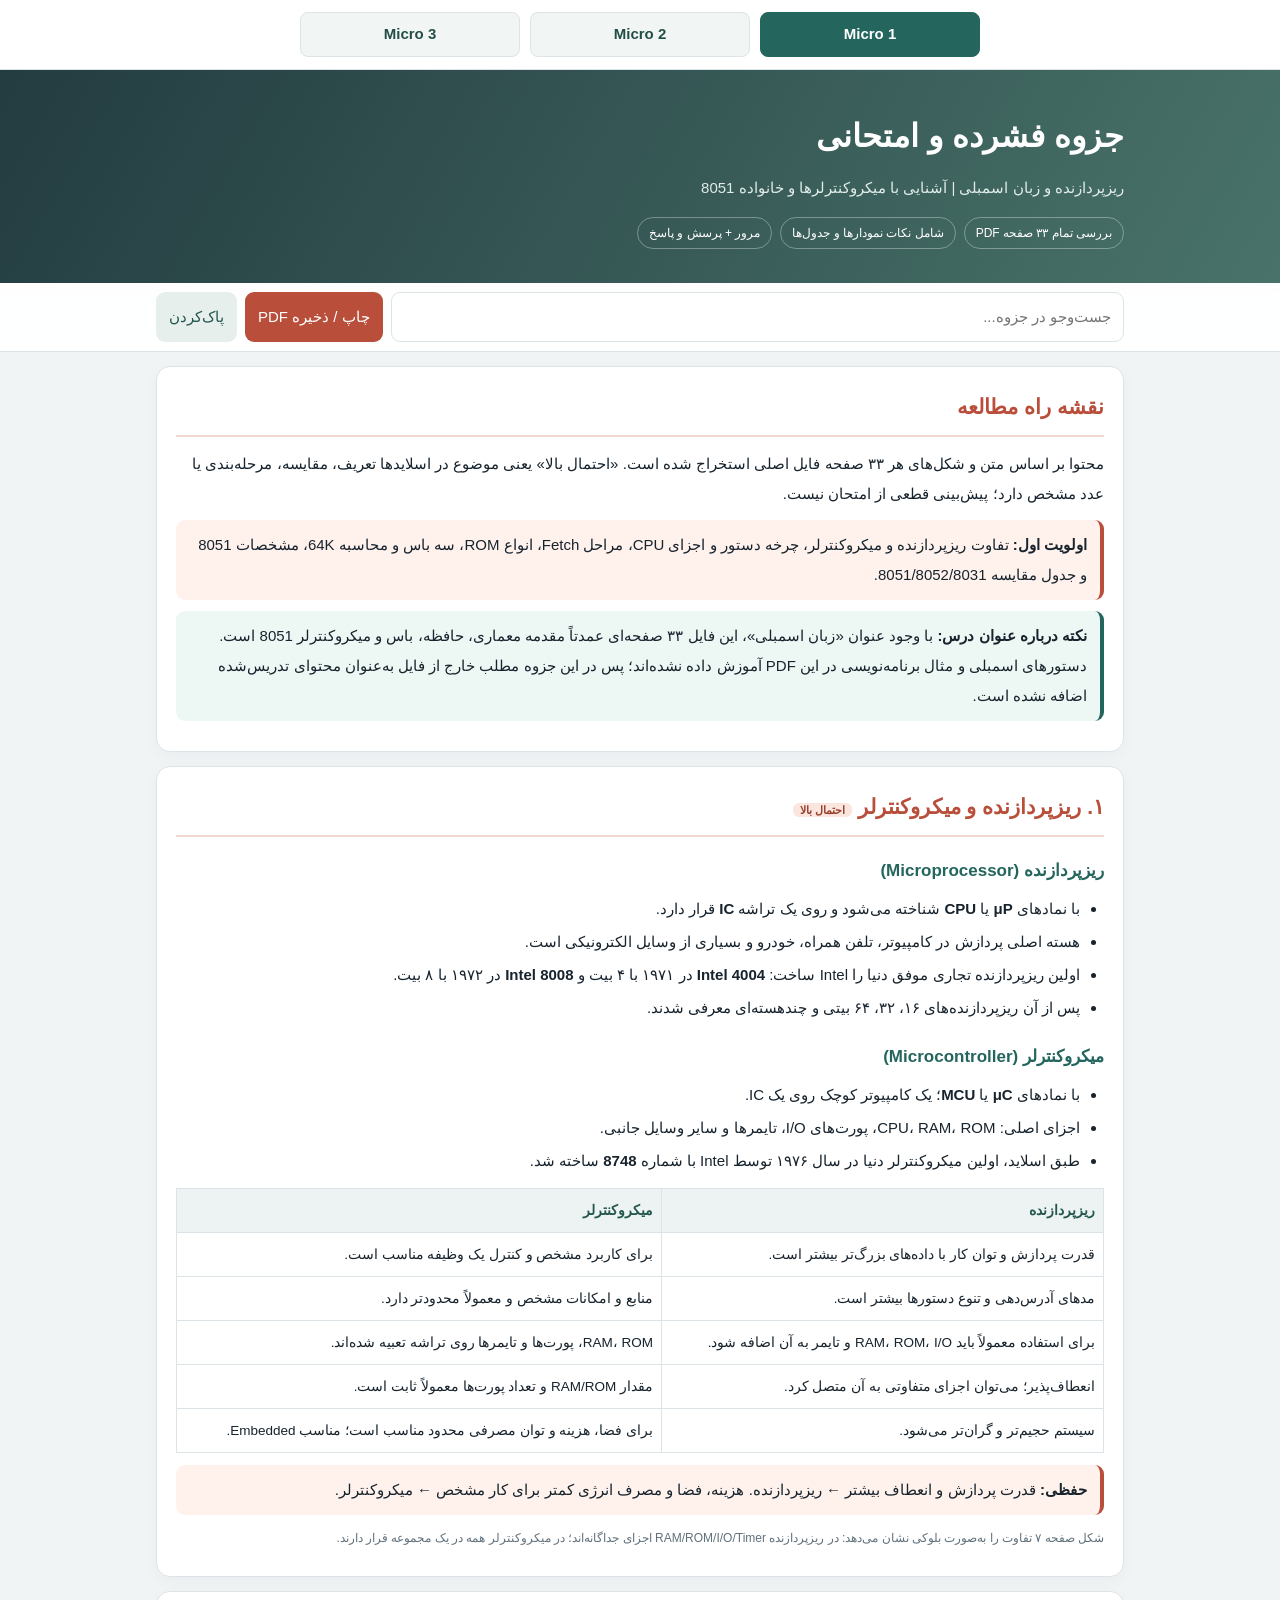
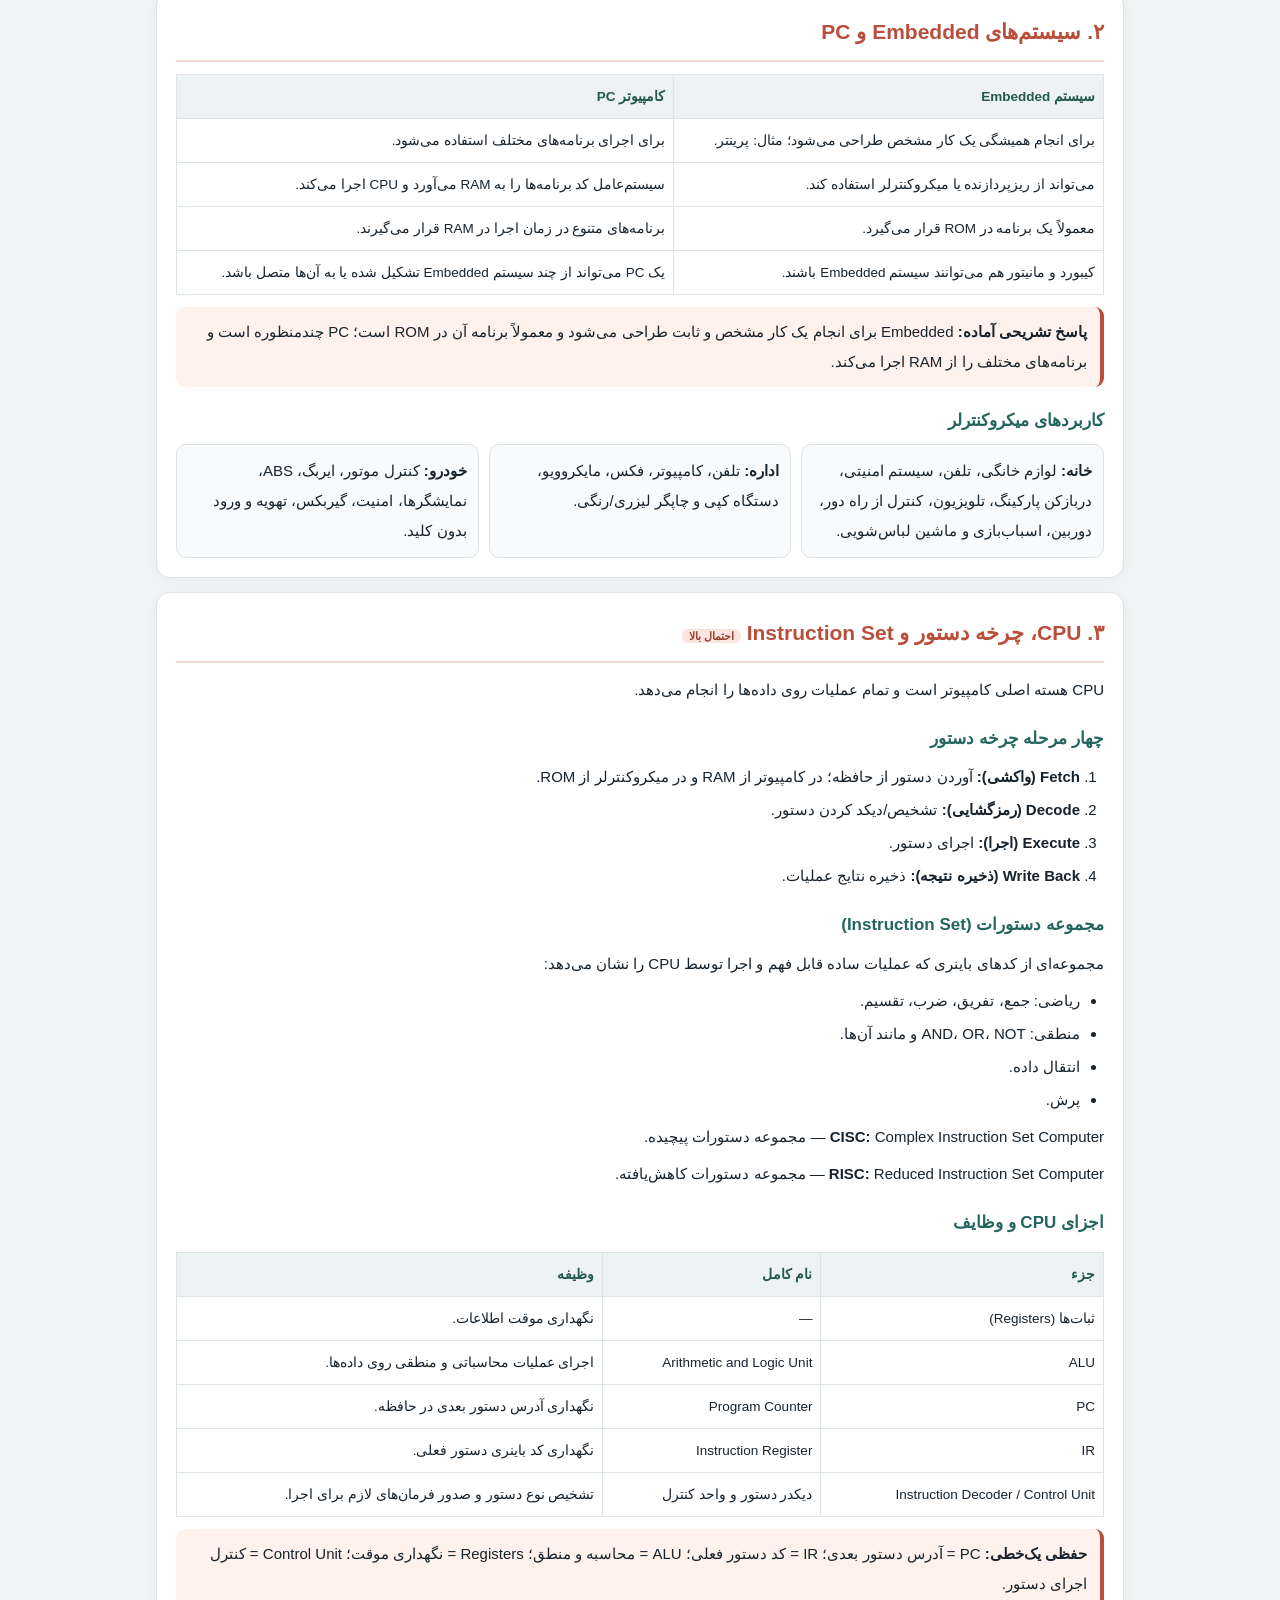
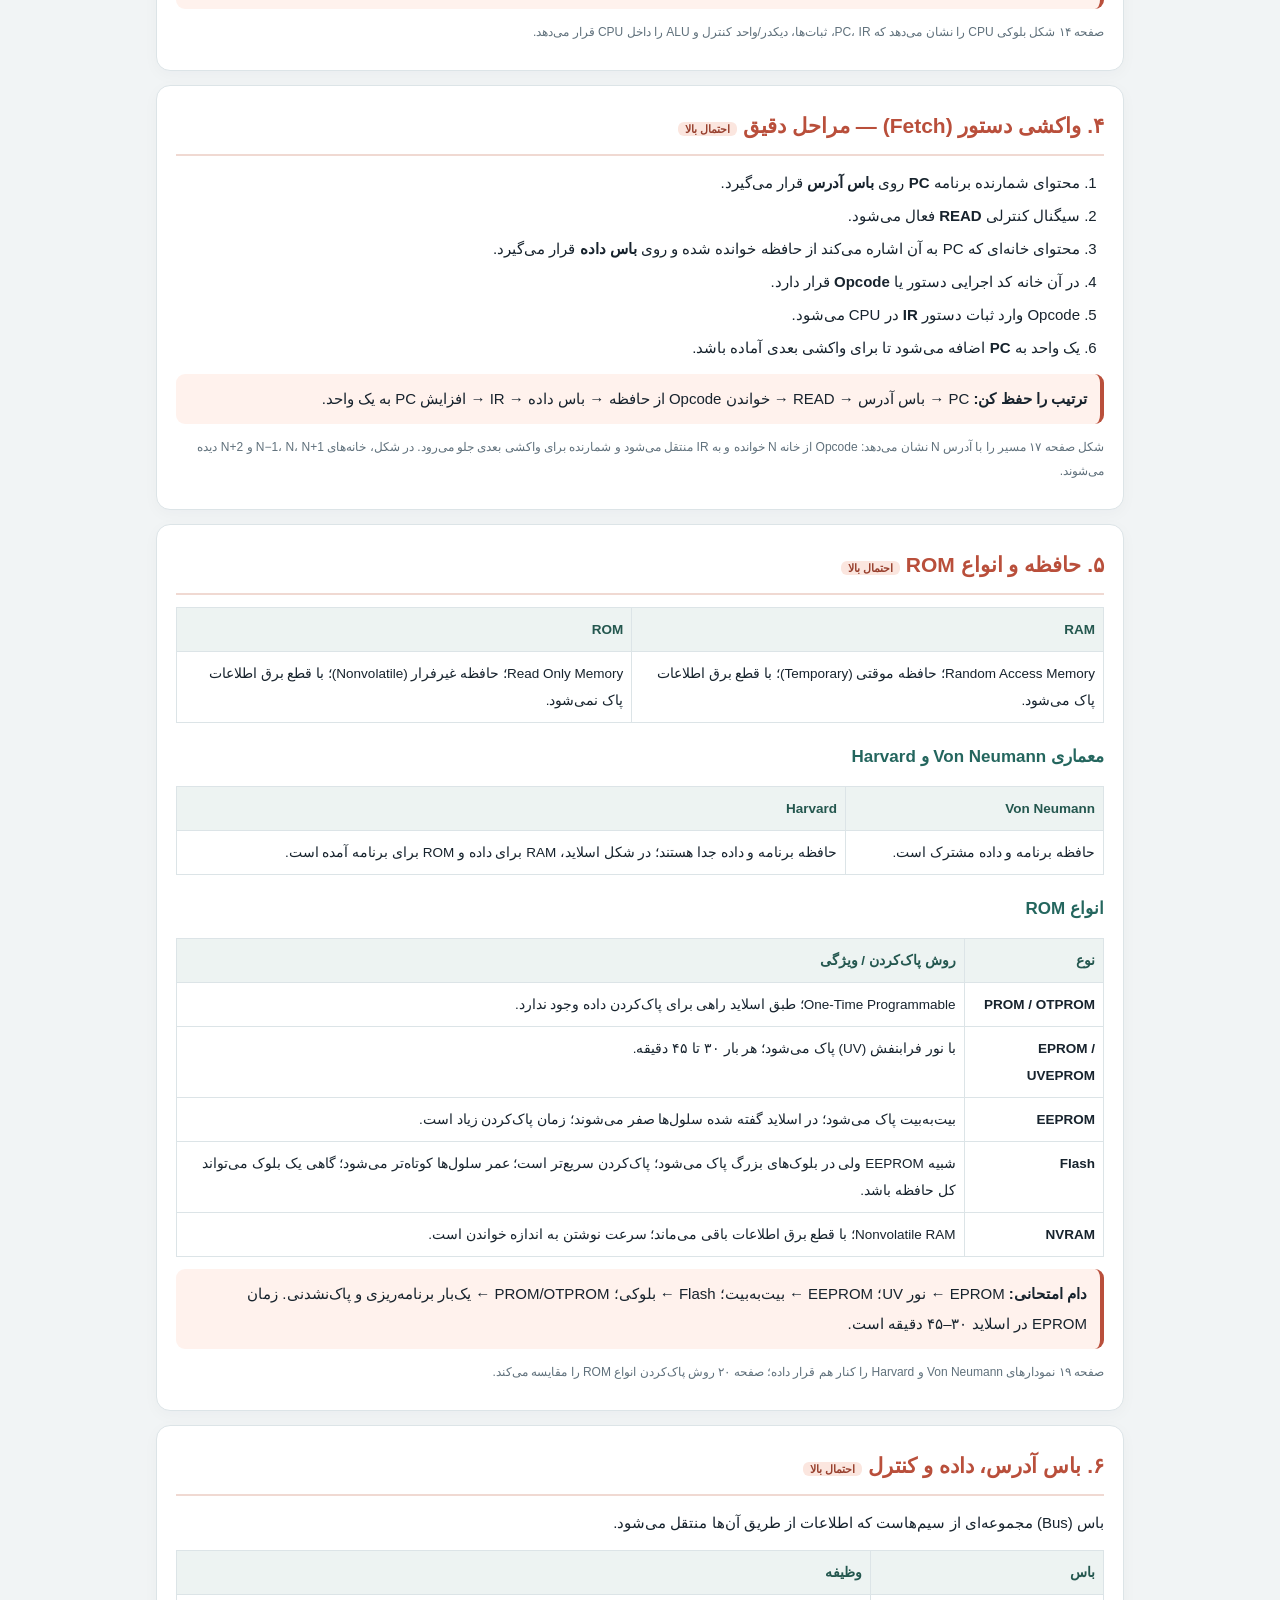
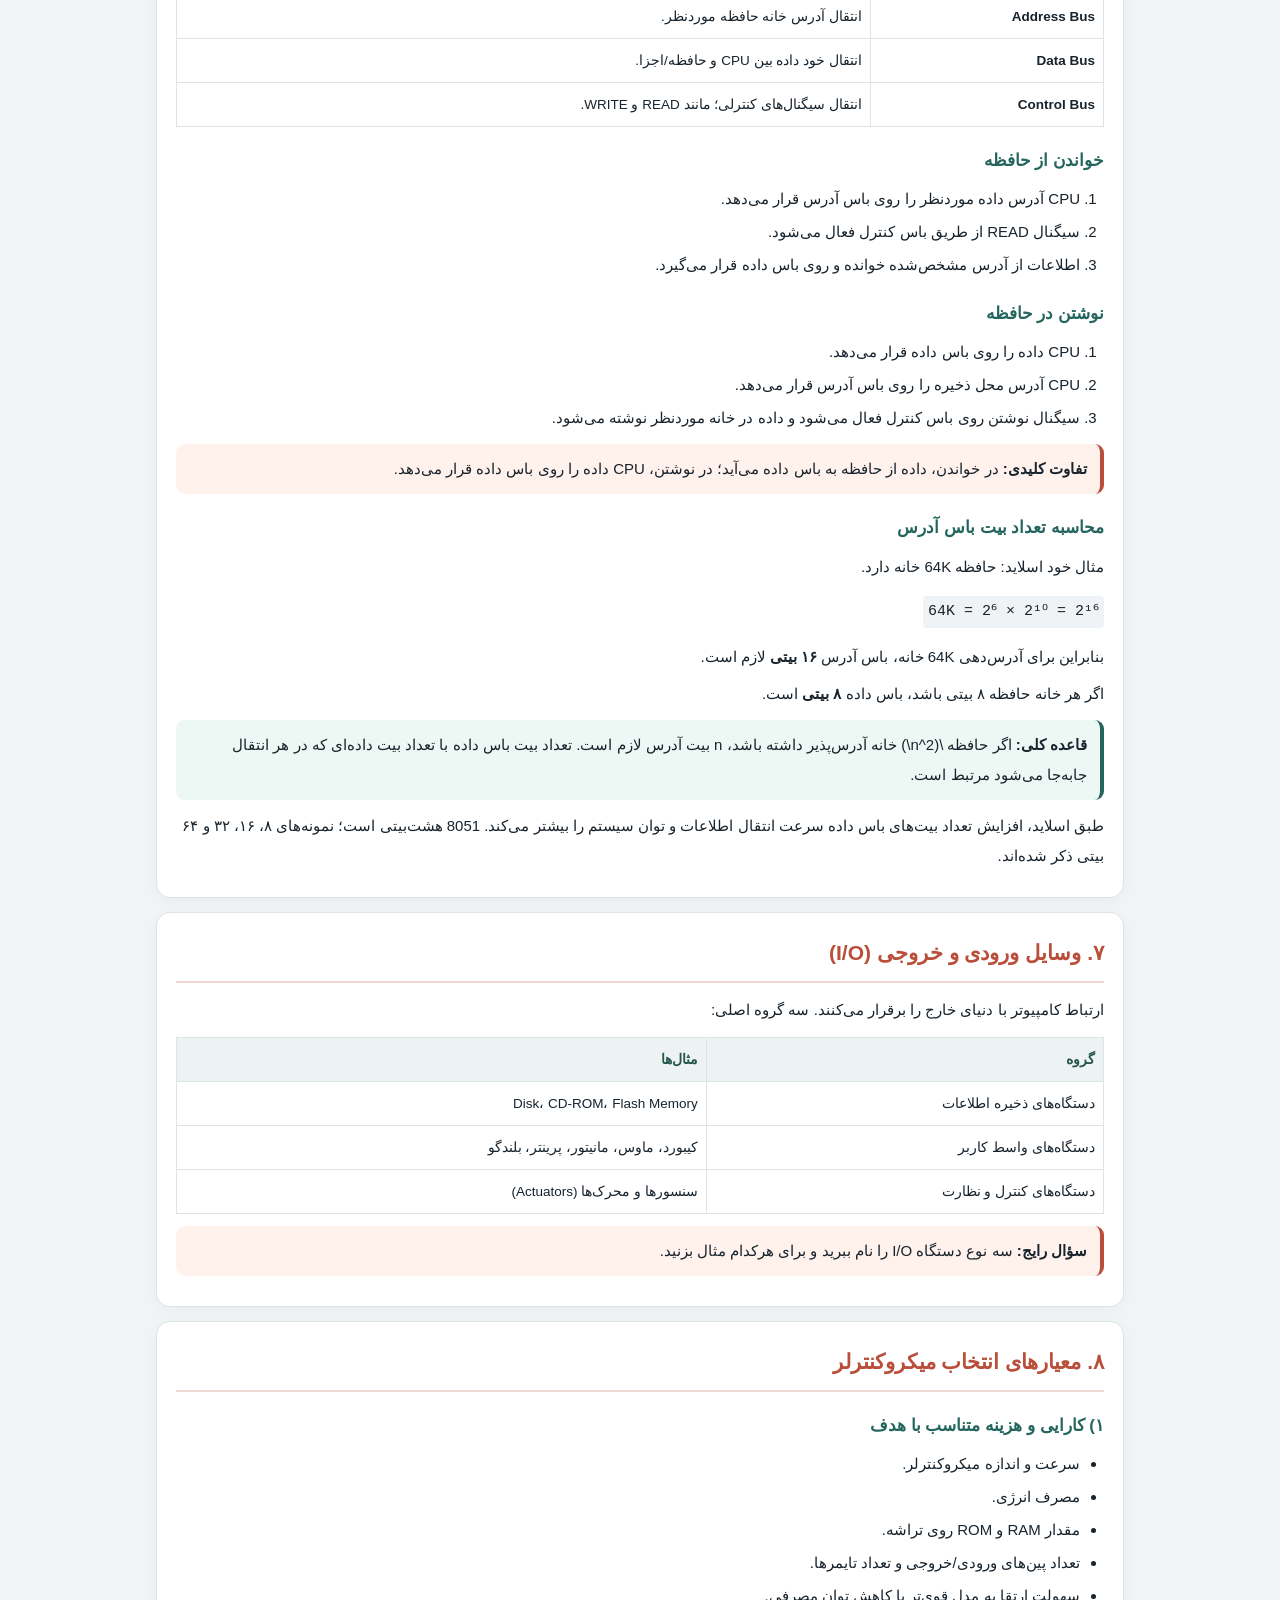
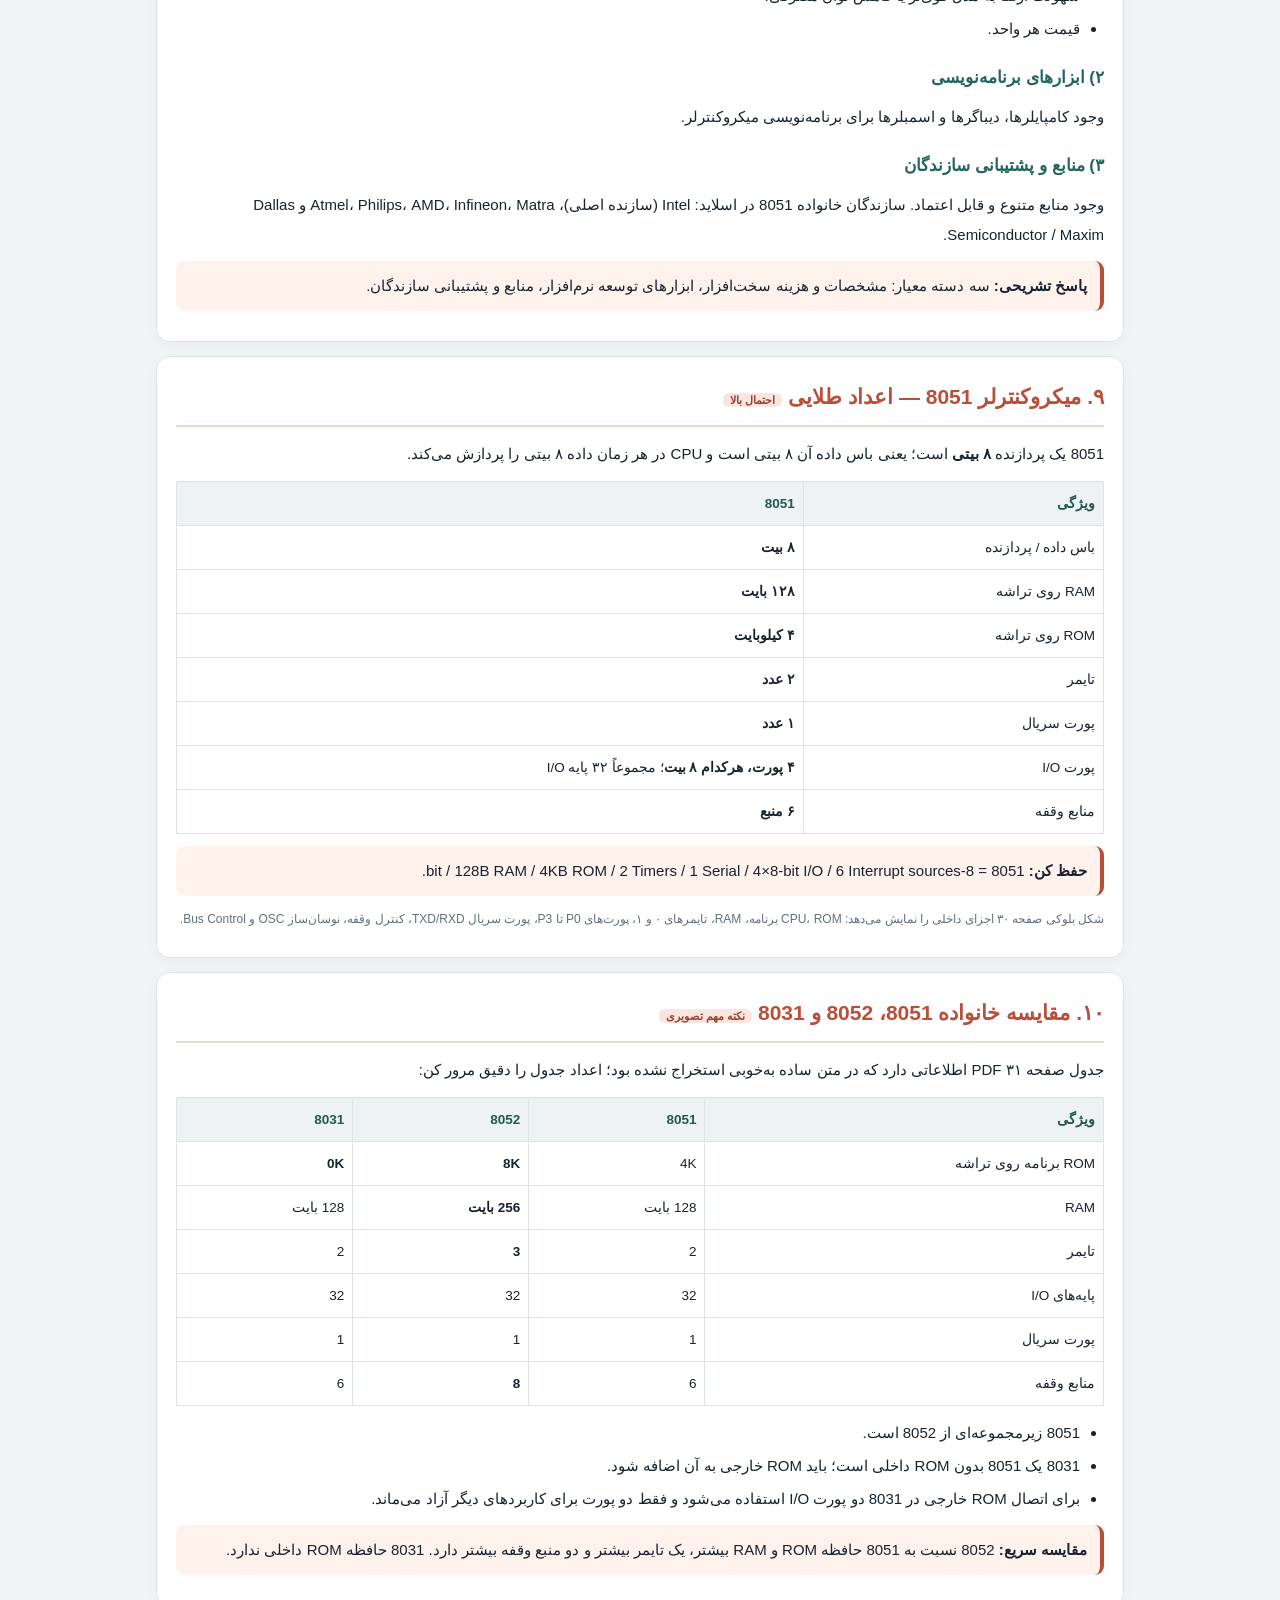
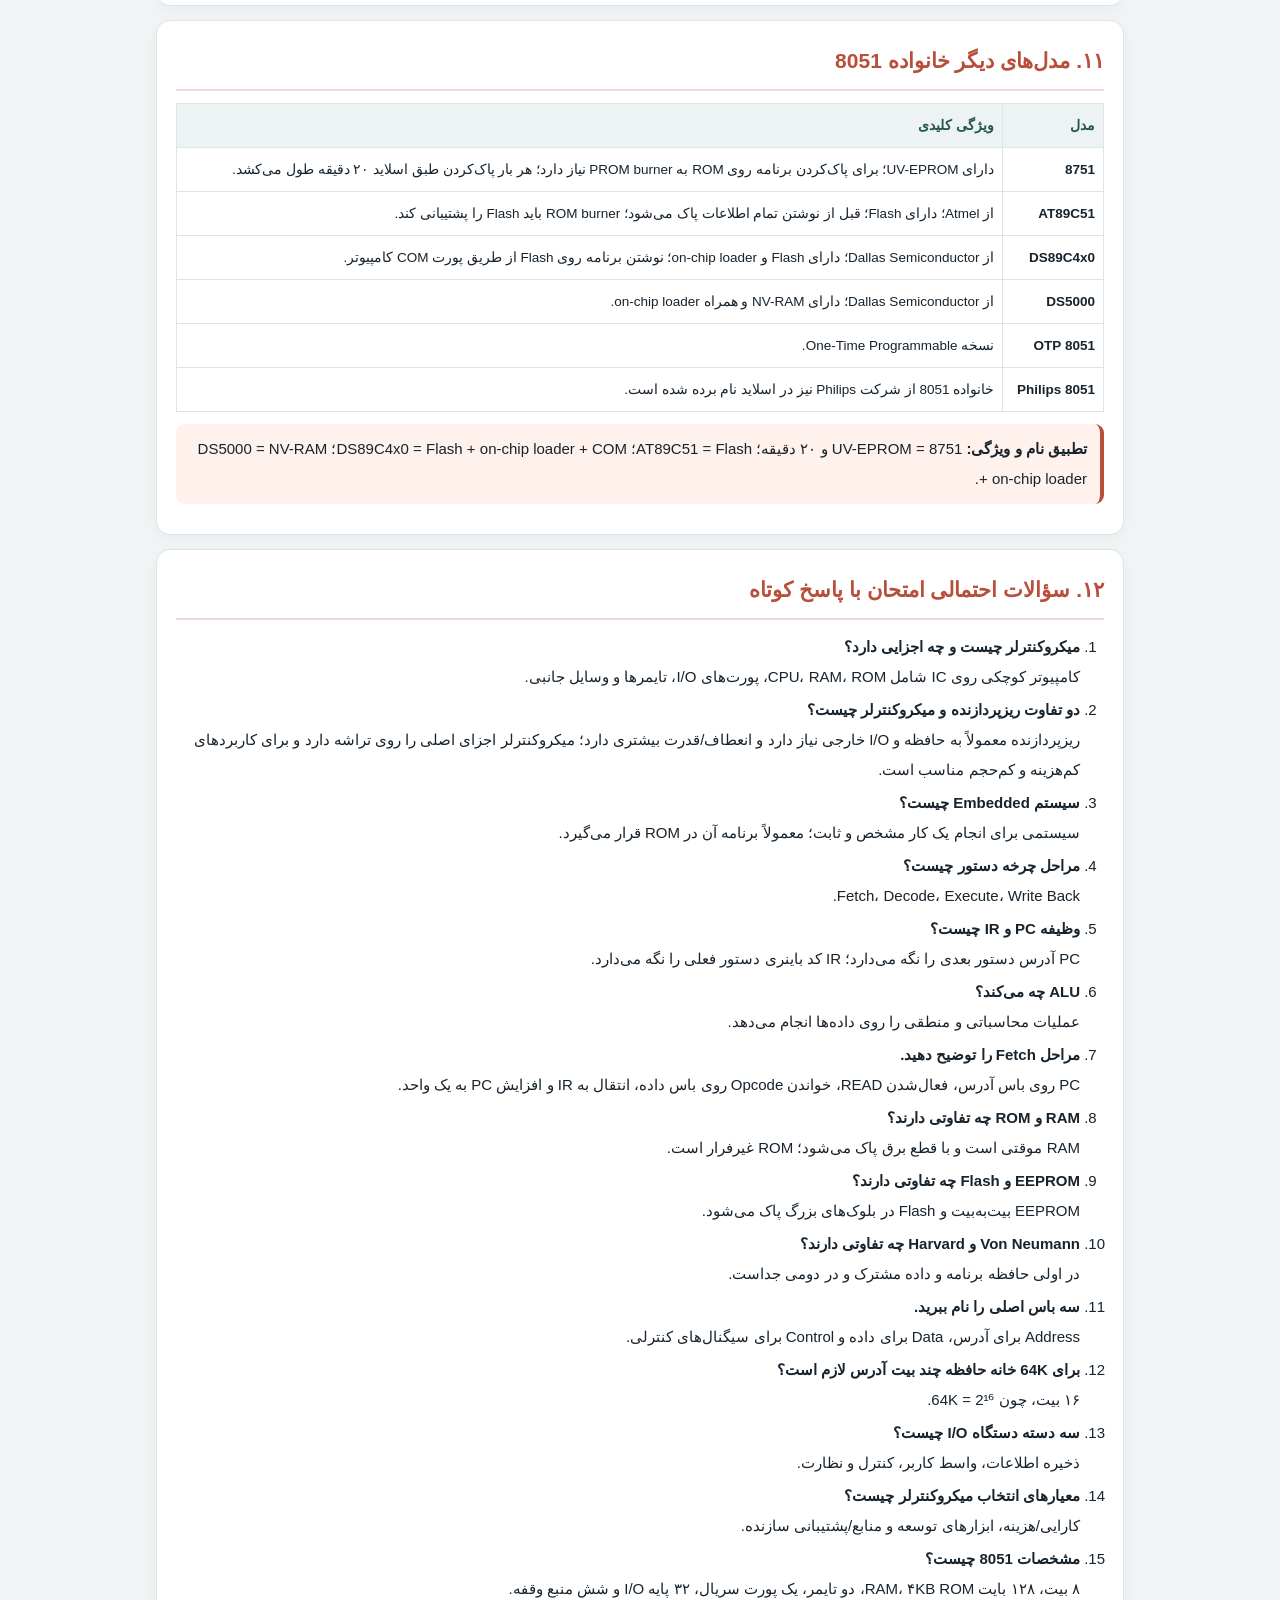
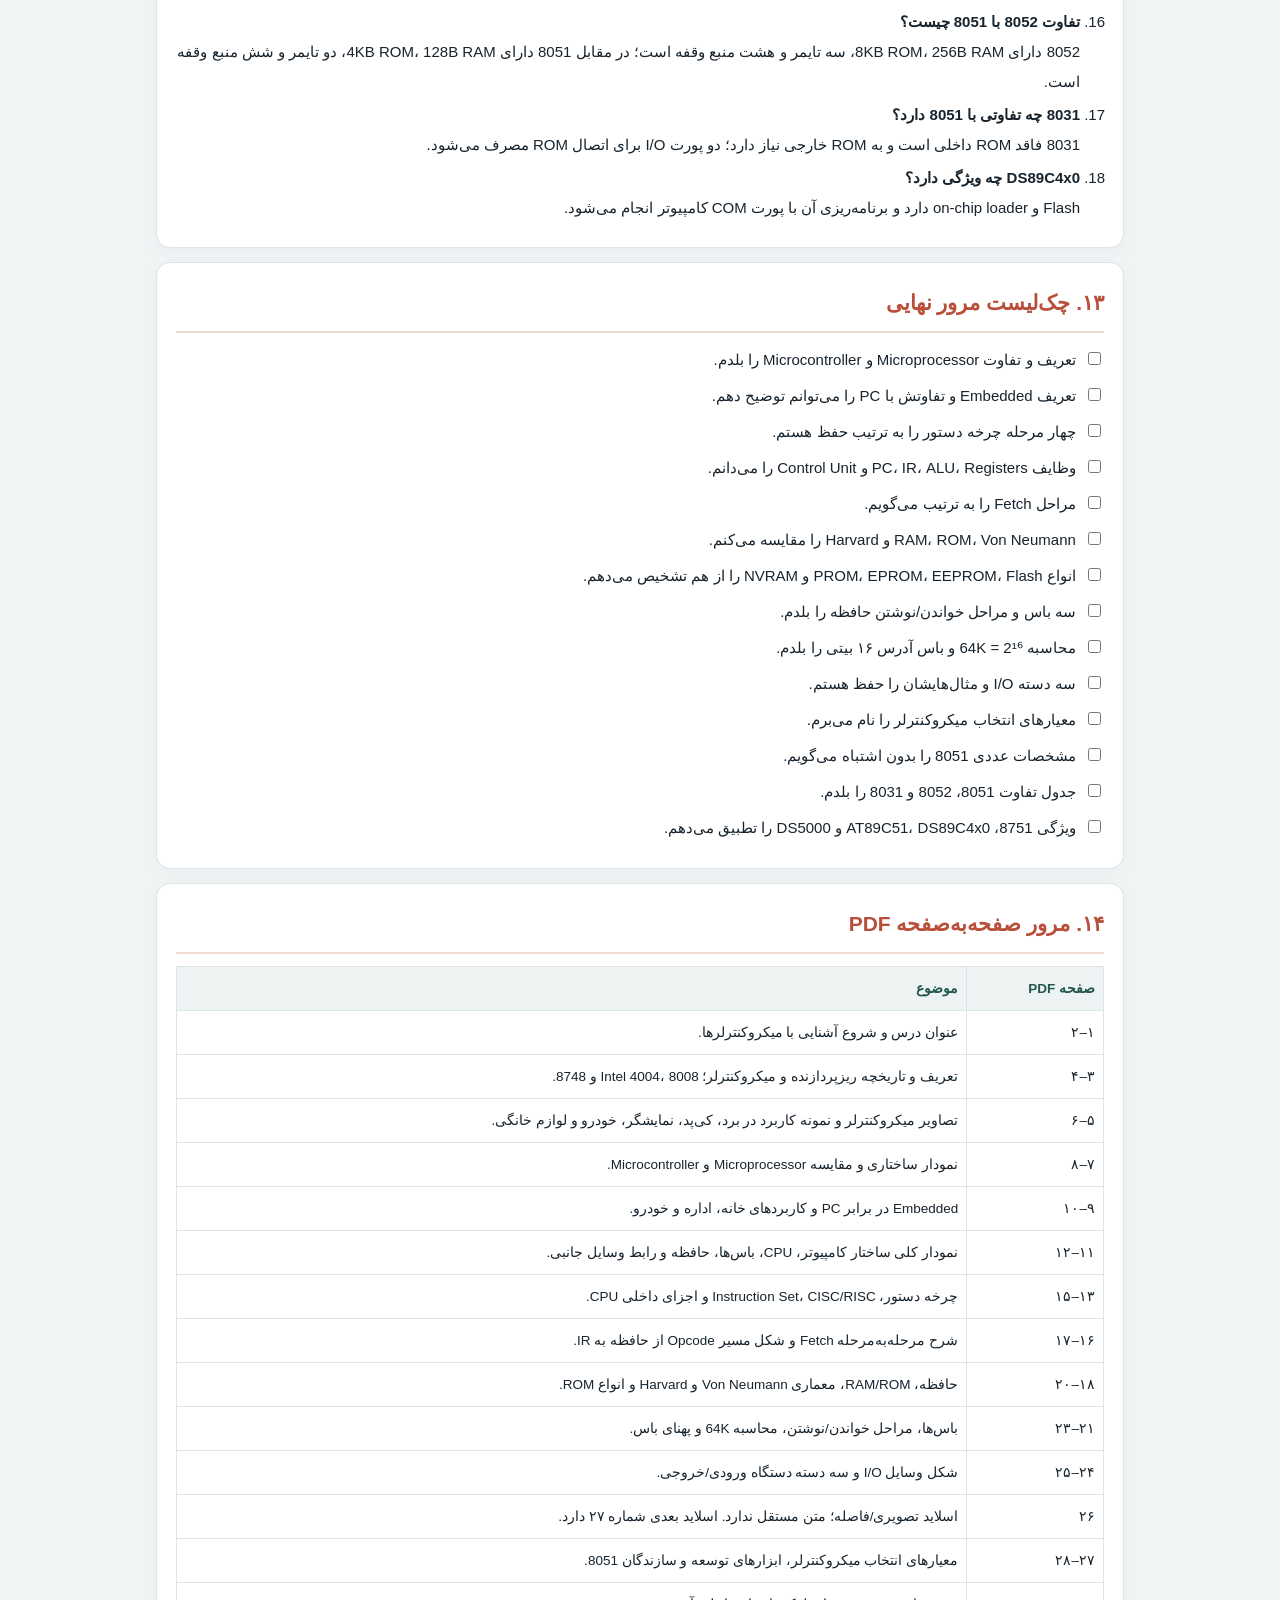
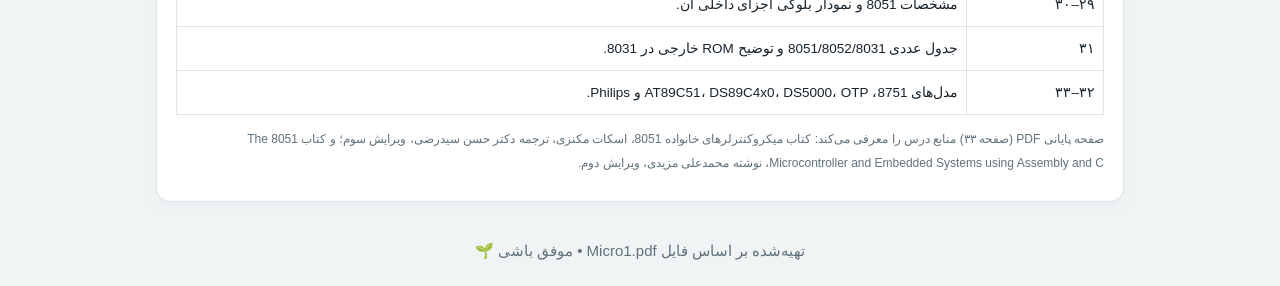
==== commit 834fb1b2: "Add shared navigation across Micro cheatsheets Co-authored-by: arena-agent <297053741+arena-agent@us" ====
--- a/micro1_cheatsheet_persian.html
+++ b/micro1_cheatsheet_persian.html
@@ -23,8 +23,17 @@
 .small{font-size:12px;color:var(--muted)}.check label{display:block;margin:6px 0}.check input{accent-color:var(--red);margin-left:8px}
 .hide{display:none!important}footer{text-align:center;color:var(--muted);padding:20px}
 @media print{body{background:#fff;font-size:11pt}nav{display:none}header{background:#fff;color:#111;border-bottom:2px solid #555;padding:15px}header p{color:#333}.pill{border-color:#999}.card{box-shadow:none;break-inside:avoid;margin:8px 0;padding:12px}h2{font-size:16pt}.wrap{max-width:none;padding:0 7px}button{display:none}}
-</style></head>
+</style>
+<link rel="stylesheet" href="navbar.css">
+</head>
 <body>
+<nav class="course-nav no-print" aria-label="انتخاب جزوه">
+  <div class="course-nav__links">
+    <a href="micro1_cheatsheet_persian.html" aria-current="page"><span lang="en" dir="ltr">Micro 1</span></a>
+    <a href="micro2_cheatsheet_persian.html"><span lang="en" dir="ltr">Micro 2</span></a>
+    <a href="Micro3_cheatsheet_persian.html"><span lang="en" dir="ltr">Micro 3</span></a>
+  </div>
+</nav>
 <header><div class="wrap"><h1>جزوه فشرده و امتحانی</h1><p>ریزپردازنده و زبان اسمبلی | آشنایی با میکروکنترلرها و خانواده 8051</p>
 <div class="pills"><span class="pill">بررسی تمام ۳۳ صفحه PDF</span><span class="pill">شامل نکات نمودارها و جدول‌ها</span><span class="pill">مرور + پرسش و پاسخ</span></div></div></header>
 <nav><div class="wrap tools"><input id="q" placeholder="جست‌وجو در جزوه..."><button onclick="print()">چاپ / ذخیره PDF</button><button class="secondary" onclick="q.value='';filter()">پاک‌کردن</button></div></nav>
--- a/navbar.css
+++ b/navbar.css
@@ -0,0 +1,62 @@
+.course-nav {
+  position: static;
+  padding: 12px 16px;
+  background: #fff;
+  border-bottom: 1px solid #dce4e7;
+}
+
+.course-nav__links {
+  display: flex;
+  justify-content: center;
+  gap: 10px;
+  max-width: 980px;
+  margin: 0 auto;
+}
+
+.course-nav a {
+  flex: 1;
+  max-width: 220px;
+  padding: 10px 12px;
+  border: 1px solid #dce4e7;
+  border-radius: 8px;
+  background: #f1f6f4;
+  color: #244d47;
+  font: 700 15px/1.5 Tahoma, Arial, sans-serif;
+  text-align: center;
+  text-decoration: none;
+}
+
+.course-nav a:hover {
+  background: #e3eee9;
+}
+
+.course-nav a:focus-visible {
+  outline: 3px solid #b94f3b;
+  outline-offset: 3px;
+}
+
+.course-nav a[aria-current="page"] {
+  border-color: #24665e;
+  background: #24665e;
+  color: #fff;
+}
+
+@media (max-width: 480px) {
+  .course-nav {
+    padding: 10px 12px;
+  }
+
+  .course-nav__links {
+    gap: 8px;
+  }
+
+  .course-nav a {
+    padding-inline: 8px;
+  }
+}
+
+@media print {
+  .course-nav {
+    display: none;
+  }
+}
